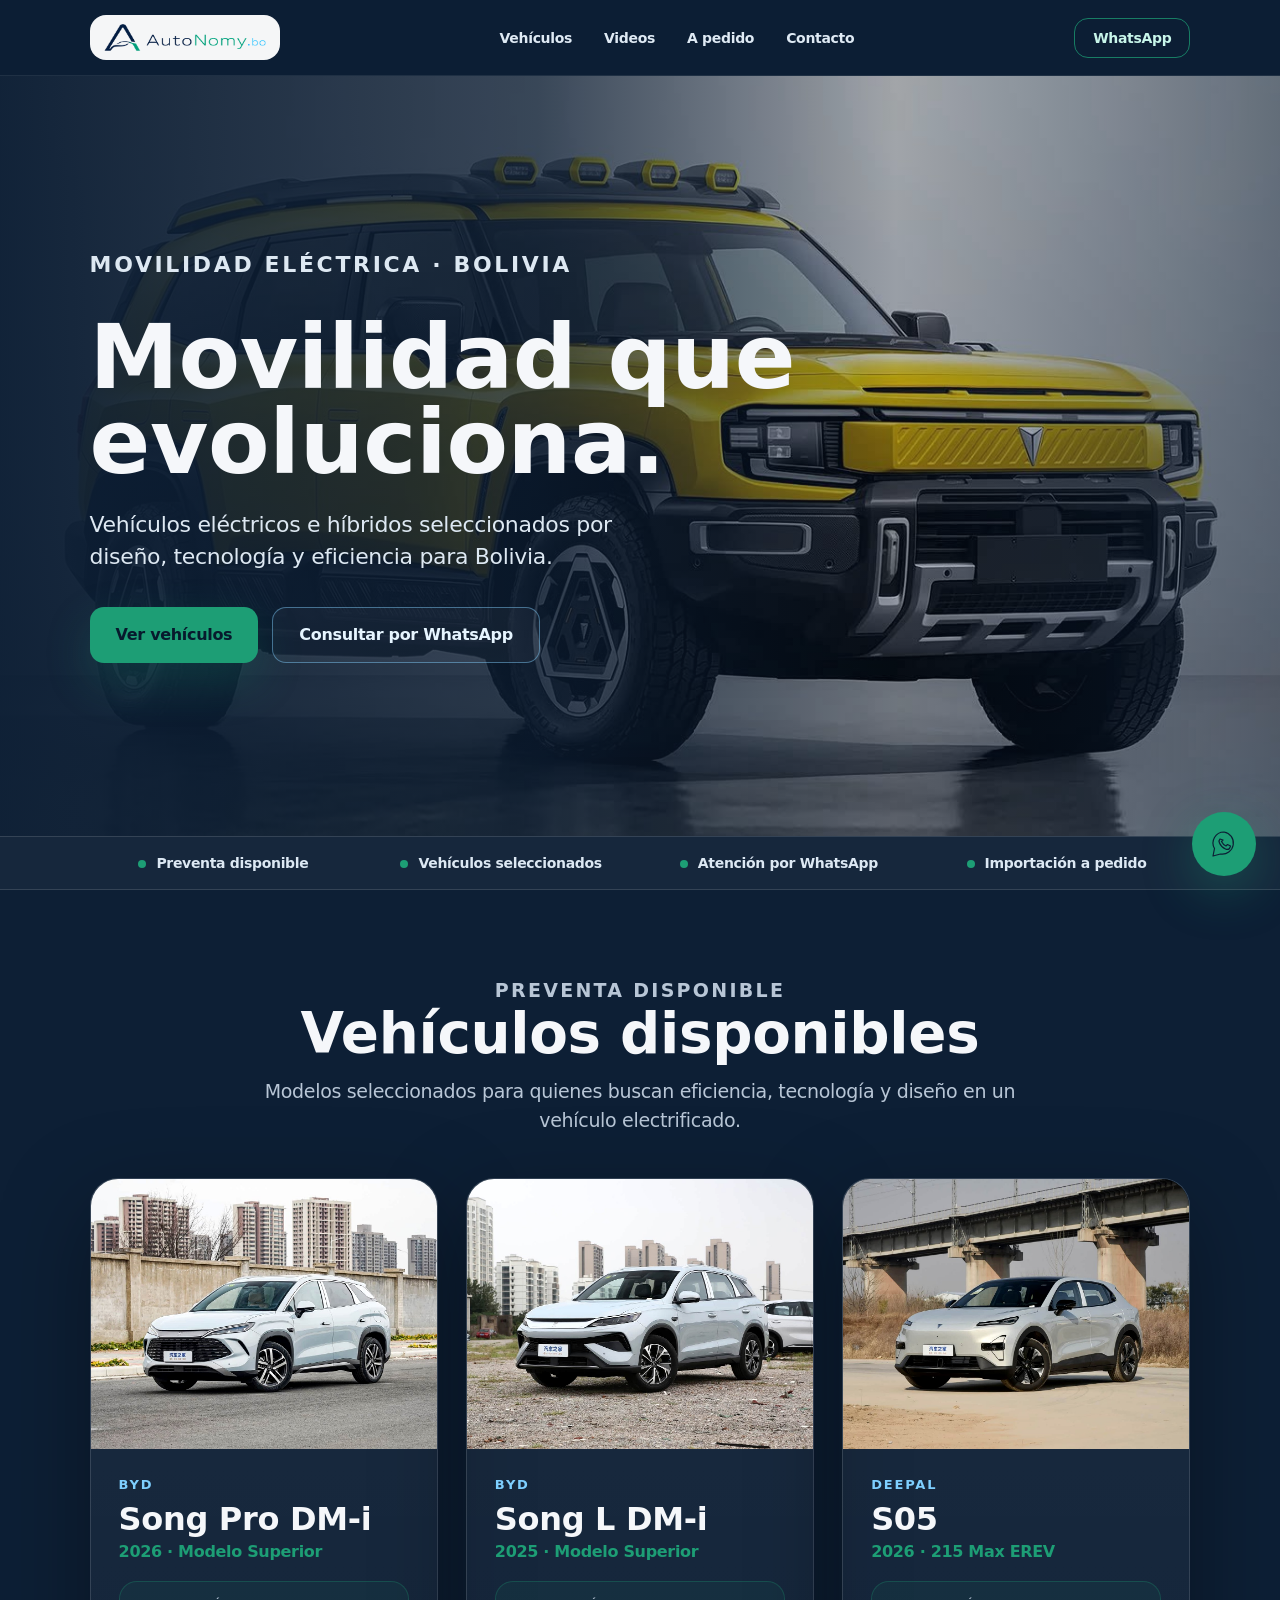
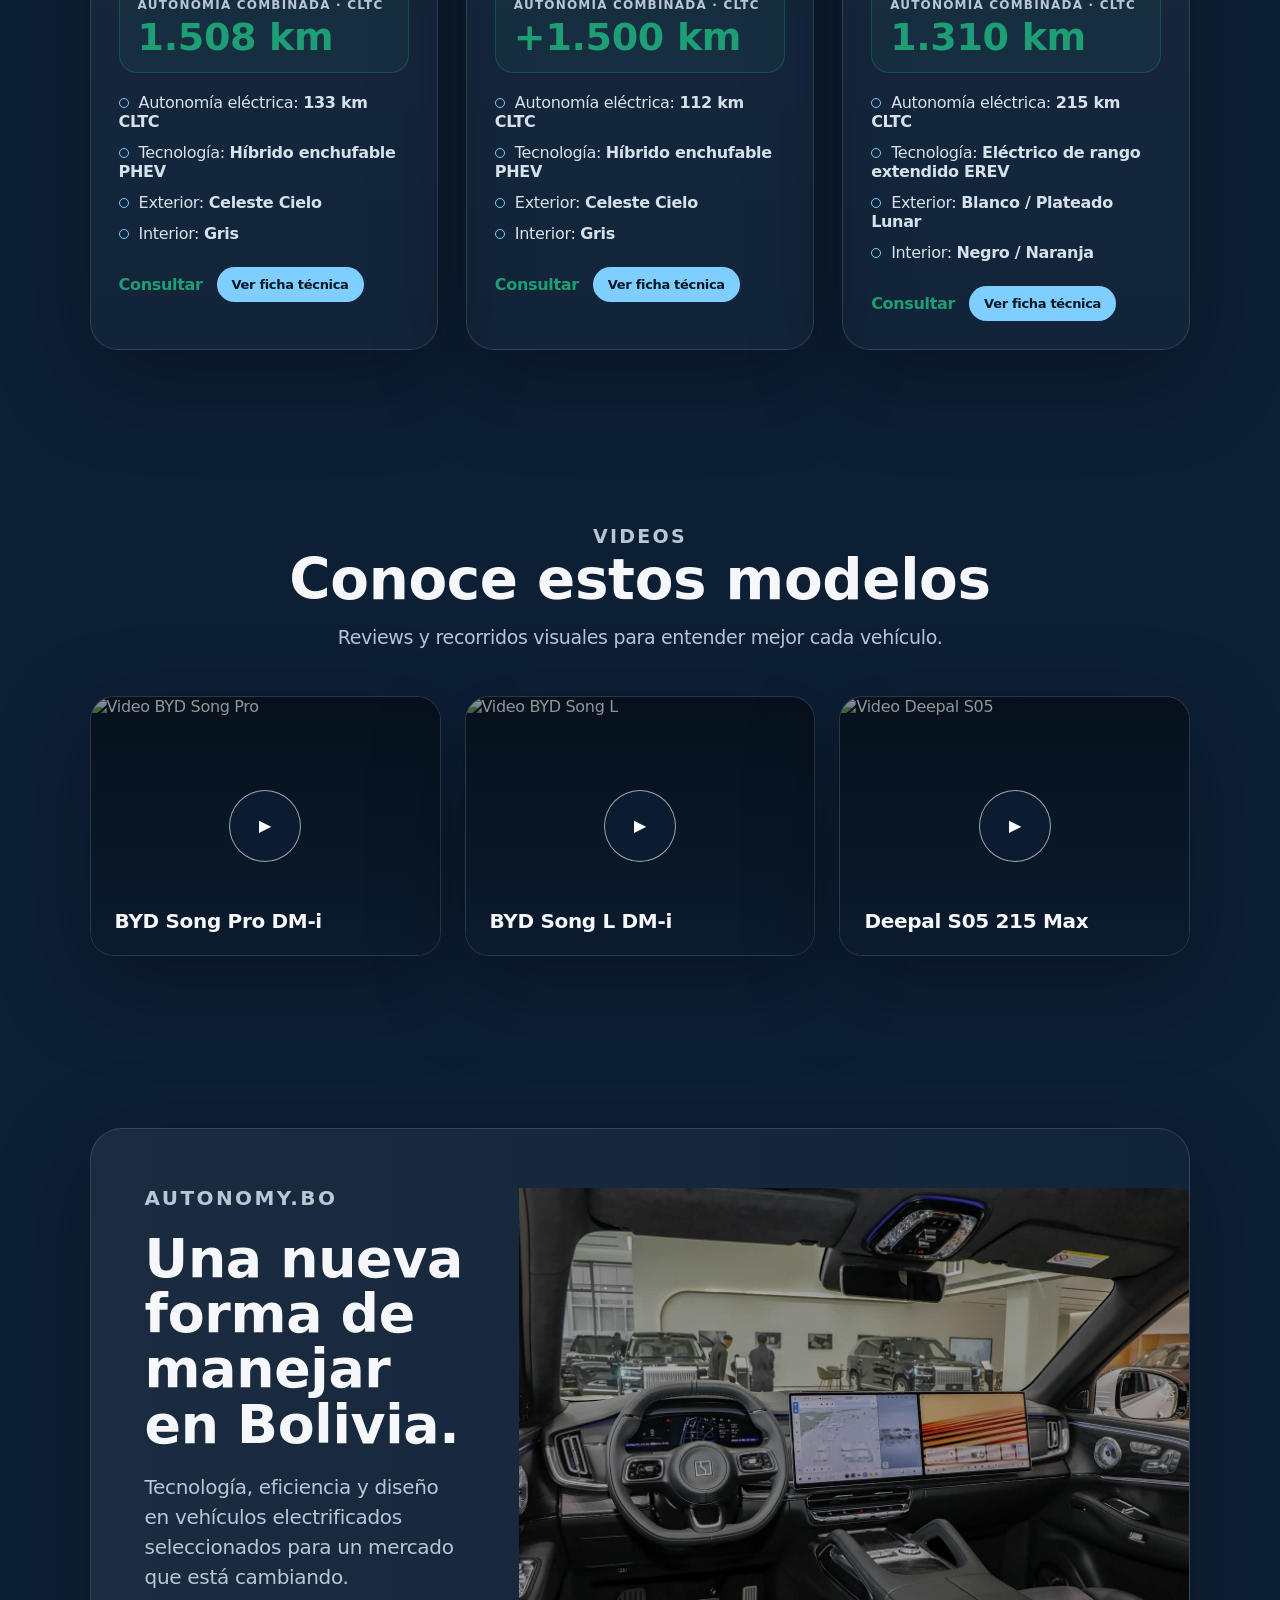
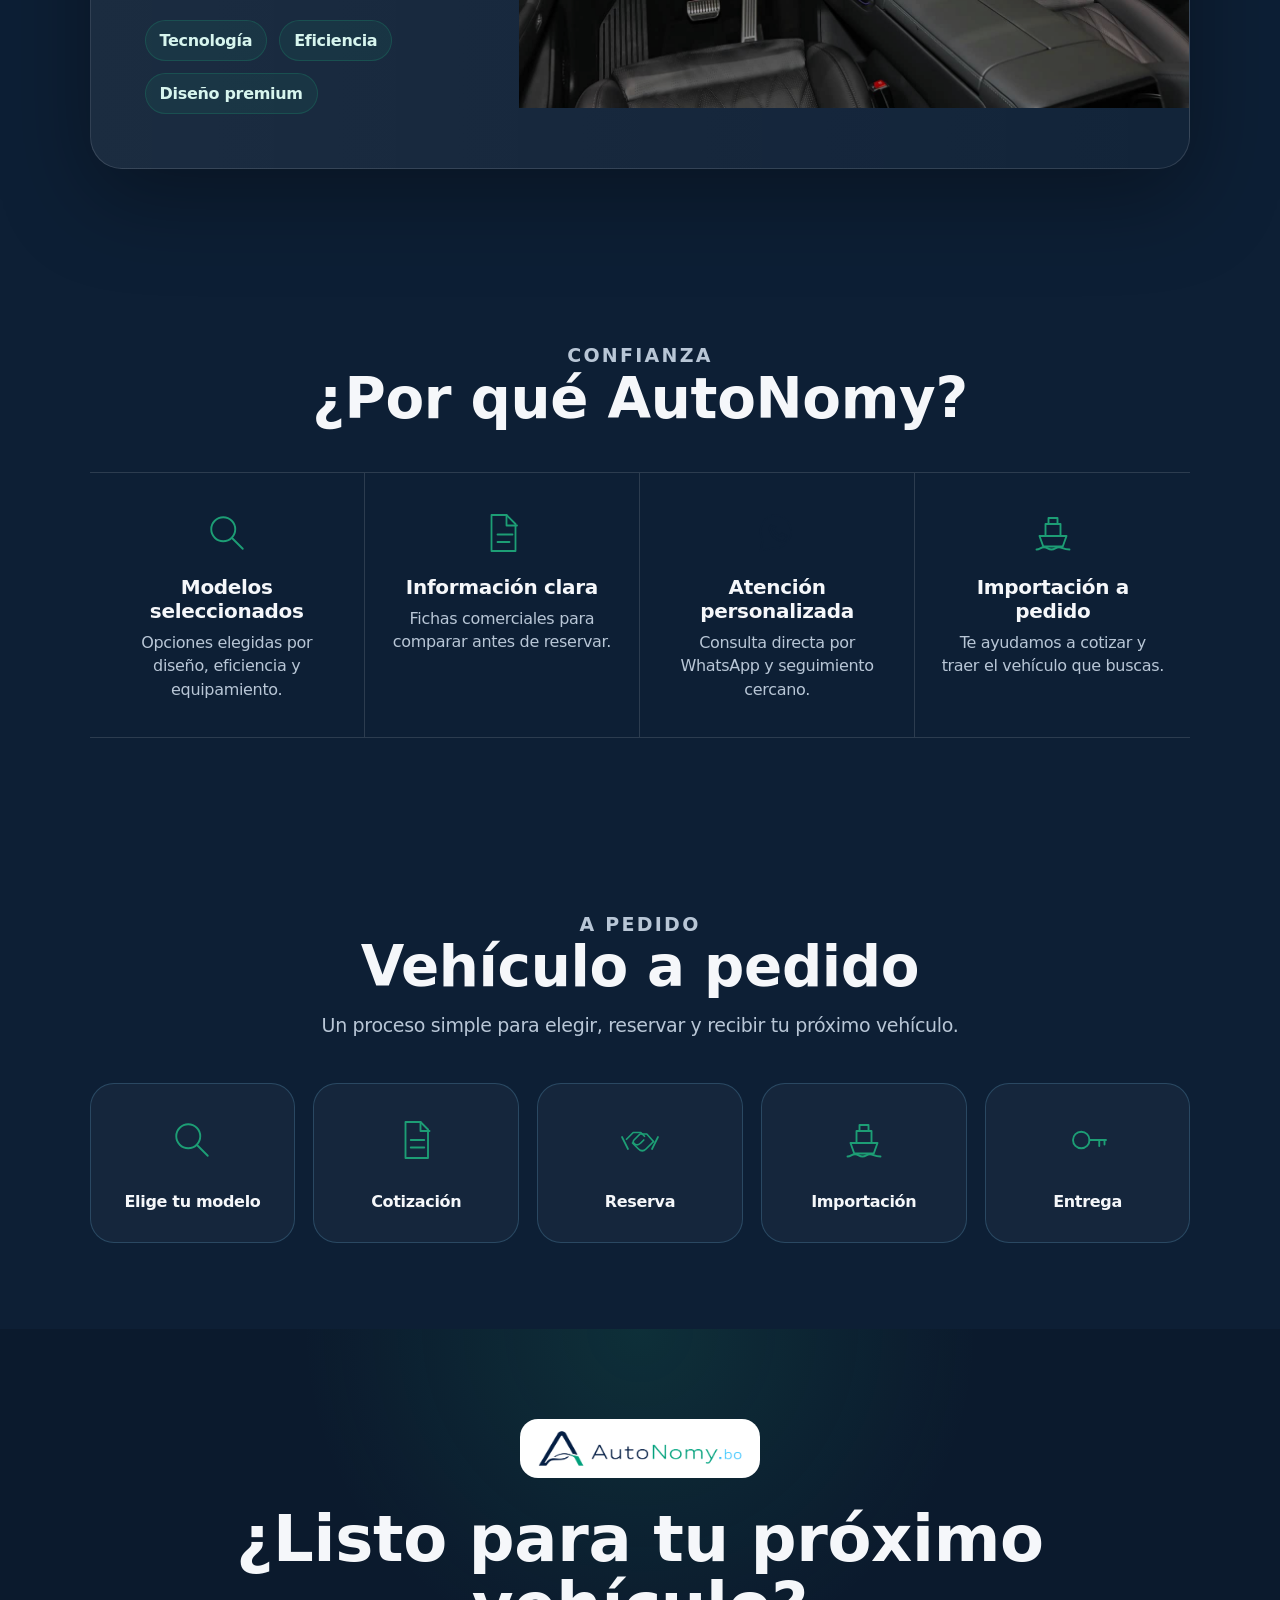
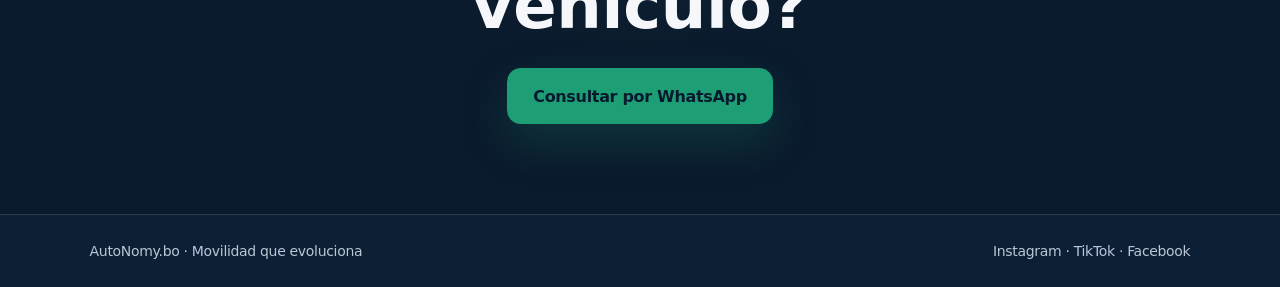
==== index.html @ 24e2088b "Update index.html" ====
<!doctype html>
<html lang="es">
<head>
  <meta charset="UTF-8" />
  <meta name="viewport" content="width=device-width, initial-scale=1.0" />
  <title>AutoNomy.bo | Vehículos eléctricos e híbridos premium</title>
  <meta name="description" content="Vehículos eléctricos e híbridos premium seleccionados para Bolivia. Preventa disponible e importación a pedido." />
  <meta name="theme-color" content="#0D1F35" />
  <link rel="preload" as="image" href="assets/hero.jpg" />
  <link rel="stylesheet" href="styles.css" />
</head>
<body>
  <header class="site-header">
    <a class="logo-wrap" href="#inicio" aria-label="AutoNomy.bo inicio"><img src="assets/autonomy-logo.png" alt="AutoNomy.bo"></a>
    <nav class="nav-links">
      <a href="#vehiculos">Vehículos</a><a href="#videos">Videos</a><a href="#pedido">A pedido</a><a href="#contacto">Contacto</a>
    </nav>
    <a class="header-cta" href="https://wa.me/59179721500" target="_blank" rel="noopener">WhatsApp</a>
  </header>

  <main>
    <section id="inicio" class="hero">
      <div class="hero-media"></div>
      <div class="hero-shade"></div>
      <div class="hero-content">
        <p class="eyebrow">Movilidad eléctrica · Bolivia</p>
        <h1>Movilidad que evoluciona.</h1>
        <p>Vehículos eléctricos e híbridos seleccionados por diseño, tecnología y eficiencia para Bolivia.</p>
        <div class="hero-actions">
          <a class="btn btn-primary" href="#vehiculos">Ver vehículos</a>
          <a class="btn btn-ghost" href="https://wa.me/59179721500" target="_blank" rel="noopener">Consultar por WhatsApp</a>
        </div>
      </div>
    </section>

    <section class="trust-strip">
      <span>Preventa disponible</span><span>Vehículos seleccionados</span><span>Atención por WhatsApp</span><span>Importación a pedido</span>
    </section>

    <section id="vehiculos" class="section vehicles">
      <div class="section-head">
        <p class="section-kicker">Preventa disponible</p>
        <h2>Vehículos disponibles</h2>
        <p>Modelos seleccionados para quienes buscan eficiencia, tecnología y diseño en un vehículo electrificado.</p>
      </div>

      <div class="vehicle-grid">
        <article class="vehicle-card">
          <div class="vehicle-img"><img src="assets/song-pro.jpg" alt="BYD Song Pro DM-i 2026"></div>
          <div class="vehicle-info">
            <p class="brand">BYD</p><h3>Song Pro DM-i</h3><p class="version">2026 · Modelo Superior</p>
            <div class="range-box"><span>Autonomía combinada · CLTC</span><strong>1.508 km</strong></div>
            <ul><li>Autonomía eléctrica: <b>133 km CLTC</b></li><li>Tecnología: <b>Híbrido enchufable PHEV</b></li><li>Exterior: <b>Celeste Cielo</b></li><li>Interior: <b>Gris</b></li></ul>
            <div class="card-actions"><a class="text-link" href="https://wa.me/59179721500?text=Hola%2C%20quiero%20informaci%C3%B3n%20sobre%20la%20BYD%20Song%20Pro%20DM-i%202026." target="_blank">Consultar</a><a class="file-link" href="fichas/BYD-SONG-PRO-DM-i.pdf" target="_blank">Ver ficha técnica</a></div>
          </div>
        </article>

        <article class="vehicle-card">
          <div class="vehicle-img"><img src="assets/song-l.jpg" alt="BYD Song L DM-i 2025"></div>
          <div class="vehicle-info">
            <p class="brand">BYD</p><h3>Song L DM-i</h3><p class="version">2025 · Modelo Superior</p>
            <div class="range-box"><span>Autonomía combinada · CLTC</span><strong>+1.500 km</strong></div>
            <ul><li>Autonomía eléctrica: <b>112 km CLTC</b></li><li>Tecnología: <b>Híbrido enchufable PHEV</b></li><li>Exterior: <b>Celeste Cielo</b></li><li>Interior: <b>Gris</b></li></ul>
            <div class="card-actions"><a class="text-link" href="https://wa.me/59179721500?text=Hola%2C%20quiero%20informaci%C3%B3n%20sobre%20la%20BYD%20Song%20L%20DM-i%202025." target="_blank">Consultar</a><a class="file-link" href="fichas/BYD-SONG-L-DM-i.pdf" target="_blank">Ver ficha técnica</a></div>
          </div>
        </article>

        <article class="vehicle-card">
          <div class="vehicle-img"><img src="assets/deepal-s05.jpg" alt="Deepal S05 2026"></div>
          <div class="vehicle-info">
            <p class="brand">Deepal</p><h3>S05</h3><p class="version">2026 · 215 Max EREV</p>
            <div class="range-box"><span>Autonomía combinada · CLTC</span><strong>1.310 km</strong></div>
            <ul><li>Autonomía eléctrica: <b>215 km CLTC</b></li><li>Tecnología: <b>Eléctrico de rango extendido EREV</b></li><li>Exterior: <b>Blanco / Plateado Lunar</b></li><li>Interior: <b>Negro / Naranja</b></li></ul>
            <div class="card-actions"><a class="text-link" href="https://wa.me/59179721500?text=Hola%2C%20quiero%20informaci%C3%B3n%20sobre%20la%20Deepal%20S05%202026%20215%20Max%20EREV." target="_blank">Consultar</a><a class="file-link" href="fichas/DEEPAL-S05.pdf" target="_blank">Ver ficha técnica</a></div>
          </div>
        </article>
      </div>
    </section>

    <section id="videos" class="section videos">
      <div class="section-head"><p class="section-kicker">Videos</p><h2>Conoce estos modelos</h2><p>Reviews y recorridos visuales para entender mejor cada vehículo.</p></div>
      <div class="video-grid">
        <a class="video-card" href="https://www.youtube.com/watch?v=XfMixwU6nik" target="_blank"><img src="https://img.youtube.com/vi/XfMixwU6nik/maxresdefault.jpg" alt="Video BYD Song Pro"><span class="play">▶</span><b>BYD Song Pro DM-i</b></a>
        <a class="video-card" href="https://www.youtube.com/watch?v=dI71S5gUnrc&t=21s" target="_blank"><img src="https://img.youtube.com/vi/dI71S5gUnrc/maxresdefault.jpg" alt="Video BYD Song L"><span class="play">▶</span><b>BYD Song L DM-i</b></a>
        <a class="video-card" href="https://www.youtube.com/watch?v=rGG19p0m-JQ" target="_blank"><img src="https://img.youtube.com/vi/rGG19p0m-JQ/maxresdefault.jpg" alt="Video Deepal S05"><span class="play">▶</span><b>Deepal S05 215 Max</b></a>
      </div>
    </section>

    <section class="section experience">
      <div class="experience-card">
        <div><p class="section-kicker">AutoNomy.bo</p><h2>Una nueva forma de manejar en Bolivia.</h2><p>Tecnología, eficiencia y diseño en vehículos electrificados seleccionados para un mercado que está cambiando.</p><div class="badges"><span>Tecnología</span><span>Eficiencia</span><span>Diseño premium</span></div></div>
        <img src="assets/experience.jpg" alt="Vehículo electrificado premium">
      </div>
    </section>

    <section class="section why">
      <div class="section-head"><p class="section-kicker">Confianza</p><h2>¿Por qué AutoNomy?</h2></div>
      <div class="why-grid">
        <div class="why-item"><img src="assets/search.svg" alt=""><h3>Modelos seleccionados</h3><p>Opciones elegidas por diseño, eficiencia y equipamiento.</p></div>
        <div class="why-item"><img src="assets/file.svg" alt=""><h3>Información clara</h3><p>Fichas comerciales para comparar antes de reservar.</p></div>
        <div class="why-item"><img src="assets/whatsapp.svg" alt=""><h3>Atención personalizada</h3><p>Consulta directa por WhatsApp y seguimiento cercano.</p></div>
        <div class="why-item"><img src="assets/ship.svg" alt=""><h3>Importación a pedido</h3><p>Te ayudamos a cotizar y traer el vehículo que buscas.</p></div>
      </div>
    </section>

    <section id="pedido" class="section order">
      <div class="section-head"><p class="section-kicker">A pedido</p><h2>Vehículo a pedido</h2><p>Un proceso simple para elegir, reservar y recibir tu próximo vehículo.</p></div>
      <div class="steps">
        <div class="step"><img src="assets/search.svg" alt=""><span>Elige tu modelo</span></div>
        <div class="step"><img src="assets/document.svg" alt=""><span>Cotización</span></div>
        <div class="step"><img src="assets/handshake.svg" alt=""><span>Reserva</span></div>
        <div class="step"><img src="assets/ship.svg" alt=""><span>Importación</span></div>
        <div class="step"><img src="assets/key.svg" alt=""><span>Entrega</span></div>
      </div>
    </section>

    <section id="contacto" class="final-cta">
      <img src="assets/autonomy-logo.png" alt="AutoNomy.bo">
      <h2>¿Listo para tu próximo vehículo?</h2>
      <a class="btn btn-primary" href="https://wa.me/59179721500" target="_blank">Consultar por WhatsApp</a>
    </section>
  </main>

  <footer class="footer"><span>AutoNomy.bo · Movilidad que evoluciona</span><span>Instagram · TikTok · Facebook</span></footer>
  <a class="floating-wa" href="https://wa.me/59179721500" target="_blank" aria-label="Contactar por WhatsApp"><img src="assets/whatsapp.svg" alt=""></a>
</body>
</html>
---- styles.css ----
@font-face{font-family:Inter;src:local(Inter),local(Arial)}:root{--navy:#0D1F35;--green:#1D9E75;--cyan:#7ECFFF;--ice:#F5F7FA;--soft:#E8F8F3;--text:#F5F7FA;--muted:#B8C6D6;--line:rgba(255,255,255,.13);--shadow:0 28px 90px rgba(0,0,0,.34)}*{box-sizing:border-box}html{scroll-behavior:smooth}body{margin:0;background:var(--navy);color:var(--text);font-family:Inter,system-ui,-apple-system,BlinkMacSystemFont,"Segoe UI",sans-serif;letter-spacing:-.02em}a{text-decoration:none;color:inherit}img{display:block;max-width:100%}.site-header{position:sticky;top:0;z-index:50;height:76px;padding:0 7vw;display:flex;align-items:center;justify-content:space-between;background:rgba(13,31,53,.82);backdrop-filter:blur(18px);border-bottom:1px solid rgba(255,255,255,.08)}.logo-wrap{width:190px;background:rgba(255,255,255,.96);border-radius:16px;padding:9px 14px}.nav-links{display:flex;gap:32px;font-size:14px;font-weight:700;color:#dfeaf4}.nav-links a:hover{color:var(--cyan)}.header-cta{border:1px solid rgba(29,158,117,.75);color:#C8F6EA;border-radius:14px;padding:11px 18px;font-weight:800;font-size:14px}.hero{position:relative;min-height:760px;display:flex;align-items:center;padding:90px 7vw;overflow:hidden}.hero-media{position:absolute;inset:0;background:url('assets/hero.jpg') center right/cover no-repeat;transform:scale(1.02);z-index:0}.hero-shade{position:absolute;inset:0;background:linear-gradient(90deg,rgba(13,31,53,.97),rgba(13,31,53,.72) 42%,rgba(13,31,53,.16) 70%,rgba(13,31,53,.55));z-index:1}.hero-content{position:relative;z-index:2;max-width:760px}.eyebrow,.section-kicker{display:inline-flex;color:var(--green);font-size:13px;font-weight:900;text-transform:uppercase;letter-spacing:.12em;margin:0 0 18px}.hero h1{font-size:clamp(54px,7vw,104px);line-height:.95;margin:0 0 24px}.hero p{font-size:22px;line-height:1.45;color:#DDE8F2;max-width:600px;margin:0 0 34px}.hero-actions{display:flex;gap:14px;flex-wrap:wrap}.btn{display:inline-flex;align-items:center;justify-content:center;min-height:56px;border-radius:14px;padding:0 26px;font-weight:900}.btn-primary{background:var(--green);color:#071a2d;box-shadow:0 18px 46px rgba(29,158,117,.22)}.btn-ghost{border:1px solid rgba(126,207,255,.45);color:#e6f5ff;background:rgba(255,255,255,.04)}.trust-strip{display:grid;grid-template-columns:repeat(4,1fr);border-top:1px solid var(--line);border-bottom:1px solid var(--line);background:rgba(255,255,255,.035);padding:18px 7vw;gap:10px}.trust-strip span{color:#dce8f3;text-align:center;font-weight:800;font-size:14px}.trust-strip span:before{content:"";display:inline-block;width:8px;height:8px;border-radius:50%;background:var(--green);margin-right:10px}.section{padding:86px 7vw}.section-head{text-align:center;max-width:780px;margin:0 auto 44px}.section-head h2{font-size:clamp(34px,4.4vw,58px);line-height:1.04;margin:0 0 14px}.section-head p{color:var(--muted);font-size:19px;line-height:1.5;margin:0}.vehicle-grid{display:grid;grid-template-columns:repeat(3,1fr);gap:28px}.vehicle-card{background:linear-gradient(180deg,rgba(255,255,255,.055),rgba(255,255,255,.025));border:1px solid var(--line);border-radius:28px;overflow:hidden;box-shadow:var(--shadow)}.vehicle-img{height:270px;overflow:hidden;background:#061726}.vehicle-img img{width:100%;height:100%;object-fit:cover;filter:saturate(.92) contrast(1.05);transition:.5s ease}.vehicle-card:hover .vehicle-img img{transform:scale(1.04)}.vehicle-info{padding:28px}.brand{color:var(--cyan);font-size:13px;text-transform:uppercase;letter-spacing:.14em;font-weight:900;margin:0 0 8px}.vehicle-info h3{font-size:32px;margin:0}.version{margin:4px 0 20px;color:var(--green);font-weight:850}.range-box{border:1px solid rgba(29,158,117,.28);border-radius:18px;padding:16px 18px;margin:0 0 20px;background:rgba(29,158,117,.08)}.range-box span{display:block;color:var(--muted);font-size:12px;text-transform:uppercase;letter-spacing:.1em;font-weight:900}.range-box strong{display:block;margin-top:6px;font-size:38px;color:var(--green);line-height:1}.vehicle-info ul{list-style:none;margin:0 0 24px;padding:0;display:grid;gap:12px;color:#d6e1ec}.vehicle-info li:before{content:"";display:inline-block;width:8px;height:8px;border:1px solid var(--cyan);border-radius:50%;margin-right:10px}.card-actions{display:flex;gap:14px;flex-wrap:wrap;align-items:center}.text-link{color:var(--green);font-weight:900}.file-link{color:#061726;background:var(--cyan);border-radius:999px;padding:10px 15px;font-size:13px;font-weight:900}.video-grid{display:grid;grid-template-columns:repeat(3,1fr);gap:24px}.video-card{position:relative;height:260px;border-radius:24px;overflow:hidden;border:1px solid var(--line);box-shadow:var(--shadow);background:#071a2d}.video-card img{width:100%;height:100%;object-fit:cover;filter:brightness(.64) saturate(.9)}.video-card b{position:absolute;left:24px;bottom:22px;font-size:20px}.play{position:absolute;left:50%;top:50%;transform:translate(-50%,-50%);width:72px;height:72px;border-radius:50%;display:grid;place-items:center;background:rgba(13,31,53,.76);border:1px solid rgba(255,255,255,.6);color:white}.experience-card{display:grid;grid-template-columns:.78fr 1.22fr;align-items:center;overflow:hidden;border:1px solid var(--line);border-radius:32px;background:linear-gradient(90deg,rgba(255,255,255,.06),rgba(255,255,255,.025));box-shadow:var(--shadow)}.experience-card>div{padding:54px}.experience-card h2{font-size:clamp(34px,4.2vw,58px);line-height:1.03;margin:0 0 16px}.experience-card p{color:var(--muted);font-size:20px;line-height:1.5}.experience-card img{width:100%;height:520px;object-fit:cover;filter:brightness(.75)}.badges{display:flex;gap:12px;flex-wrap:wrap;margin-top:28px}.badges span{padding:10px 14px;border-radius:999px;background:rgba(29,158,117,.1);border:1px solid rgba(29,158,117,.25);font-weight:800;color:#D7F5EE}.why-grid{display:grid;grid-template-columns:repeat(4,1fr);border-top:1px solid var(--line);border-bottom:1px solid var(--line)}.why-item{text-align:center;padding:36px 24px;border-right:1px solid var(--line)}.why-item:last-child{border-right:0}.why-item img,.step img{width:48px;height:48px;margin:0 auto 12px}.why-item h3{font-size:20px;margin:18px 0 8px}.why-item p{color:var(--muted);line-height:1.45;margin:0}.steps{display:grid;grid-template-columns:repeat(5,1fr);gap:18px}.step{min-height:160px;border:1px solid rgba(126,207,255,.2);border-radius:24px;background:rgba(255,255,255,.035);display:grid;place-items:center;text-align:center;padding:24px}.step span{font-weight:900}.final-cta{min-height:380px;display:grid;place-items:center;text-align:center;padding:90px 7vw;background:radial-gradient(circle at 50% 0,rgba(29,158,117,.16),transparent 42%),#0B1A2D}.final-cta img{width:240px;background:white;border-radius:18px;padding:12px 18px;margin-bottom:28px}.final-cta h2{font-size:clamp(38px,5vw,70px);line-height:1.05;margin:0 0 28px}.footer{display:flex;justify-content:space-between;gap:20px;padding:28px 7vw;border-top:1px solid var(--line);color:var(--muted);font-size:14px}.floating-wa{position:fixed;right:24px;bottom:24px;width:64px;height:64px;border-radius:50%;background:var(--green);display:grid;place-items:center;box-shadow:0 14px 50px rgba(29,158,117,.35);z-index:60}.floating-wa img{width:32px;height:32px}@media(max-width:1050px){.site-header{padding:0 5vw}.nav-links{display:none}.hero{padding-left:5vw;padding-right:5vw}.trust-strip{grid-template-columns:1fr 1fr;padding-left:5vw;padding-right:5vw}.section{padding-left:5vw;padding-right:5vw}.vehicle-grid,.video-grid{grid-template-columns:1fr}.experience-card{grid-template-columns:1fr}.experience-card img{height:360px}.why-grid{grid-template-columns:1fr 1fr}.why-item:nth-child(2){border-right:0}.steps{grid-template-columns:1fr}}@media(max-width:640px){.site-header{height:68px}.logo-wrap{width:165px;padding:8px 12px}.header-cta{padding:9px 12px;font-size:12px}.hero{min-height:630px;padding-top:76px}.hero-media{background-position:center}.hero-shade{background:linear-gradient(90deg,rgba(13,31,53,.95),rgba(13,31,53,.58)),linear-gradient(180deg,rgba(13,31,53,.2),rgba(13,31,53,.94))}.hero h1{font-size:52px}.hero p{font-size:18px}.btn{width:100%}.trust-strip{grid-template-columns:1fr;text-align:left}.trust-strip span{text-align:left}.vehicle-img{height:235px}.vehicle-info{padding:24px}.range-box strong{font-size:34px}.video-card{height:220px}.why-grid{grid-template-columns:1fr}.why-item{border-right:0;border-bottom:1px solid var(--line)}.footer{flex-direction:column}.floating-wa{width:58px;height:58px;right:18px;bottom:18px}}
.video-card img{
  background:#071a2d;
}
.video-card:after{
  content:"";
  position:absolute;
  inset:0;
  background:linear-gradient(180deg,rgba(13,31,53,.05),rgba(13,31,53,.72));
  pointer-events:none;
}
.video-card .play,.video-card b{
  z-index:2;
}
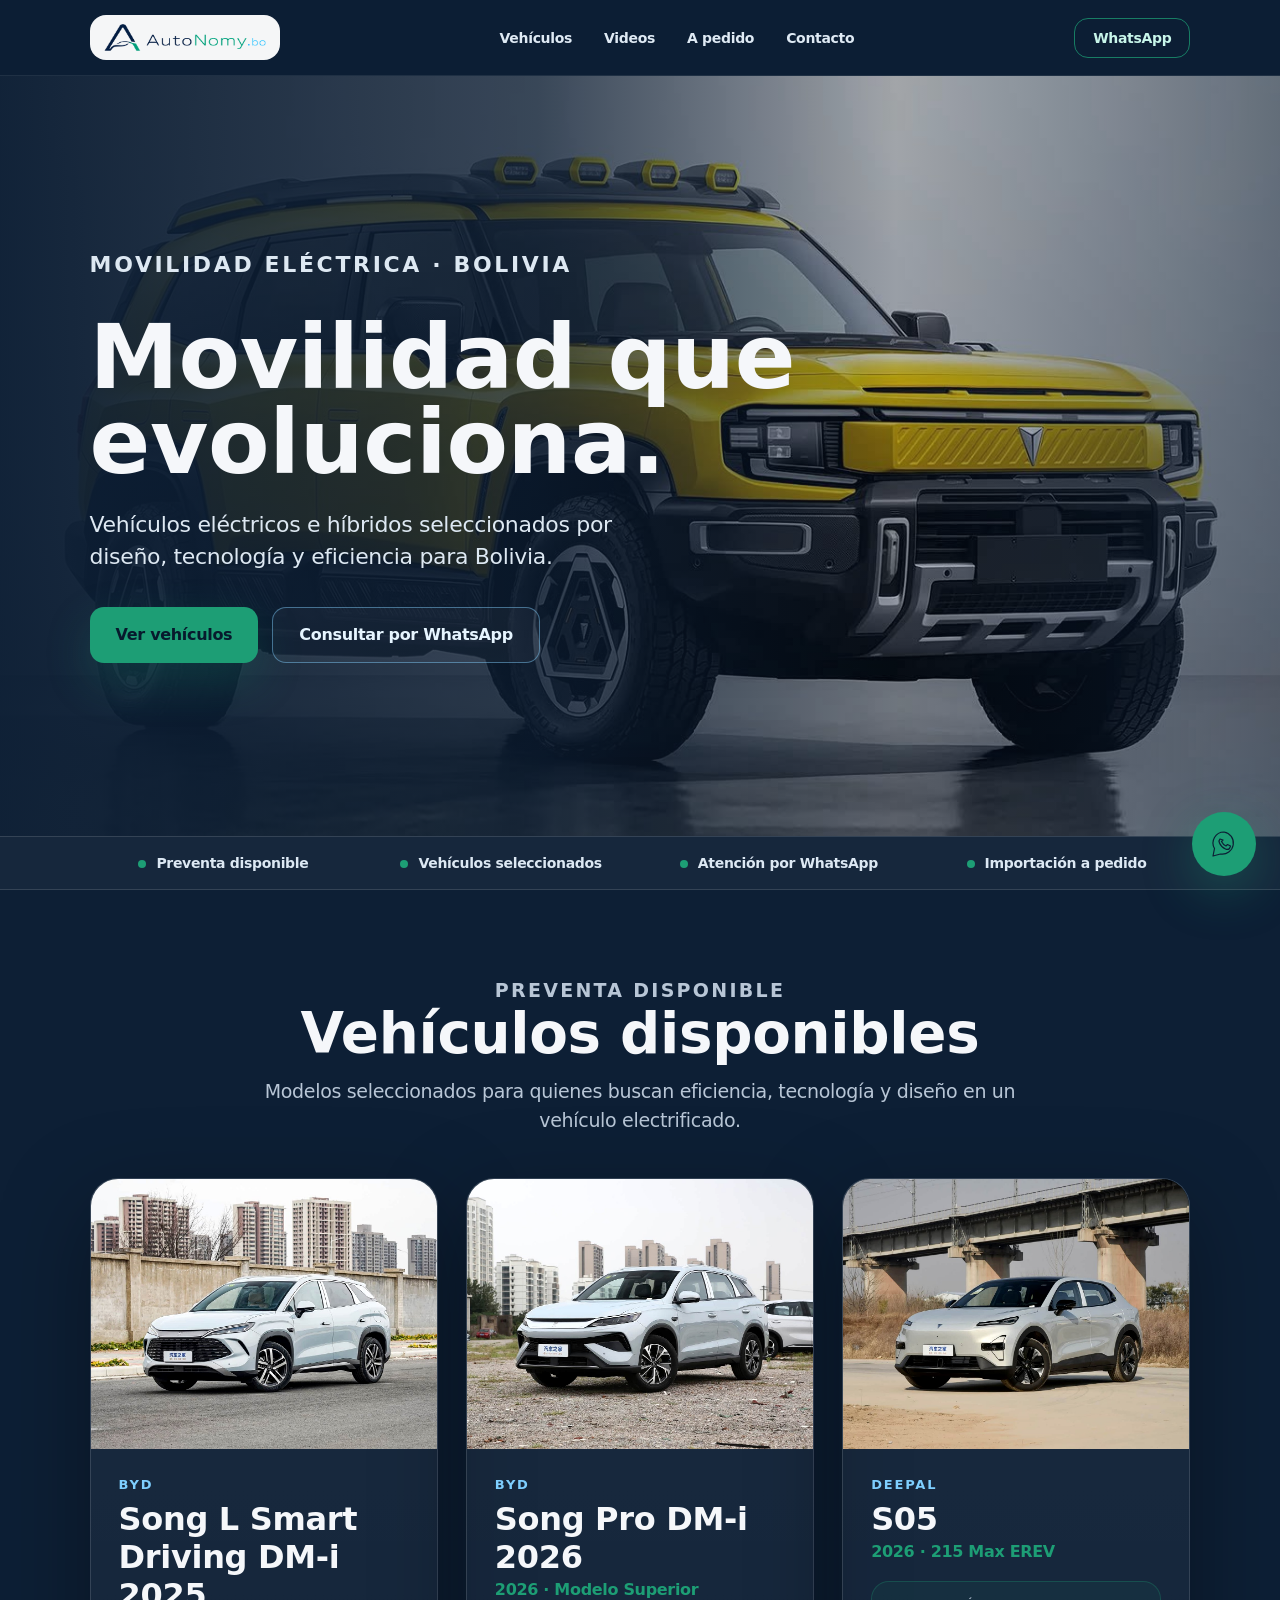
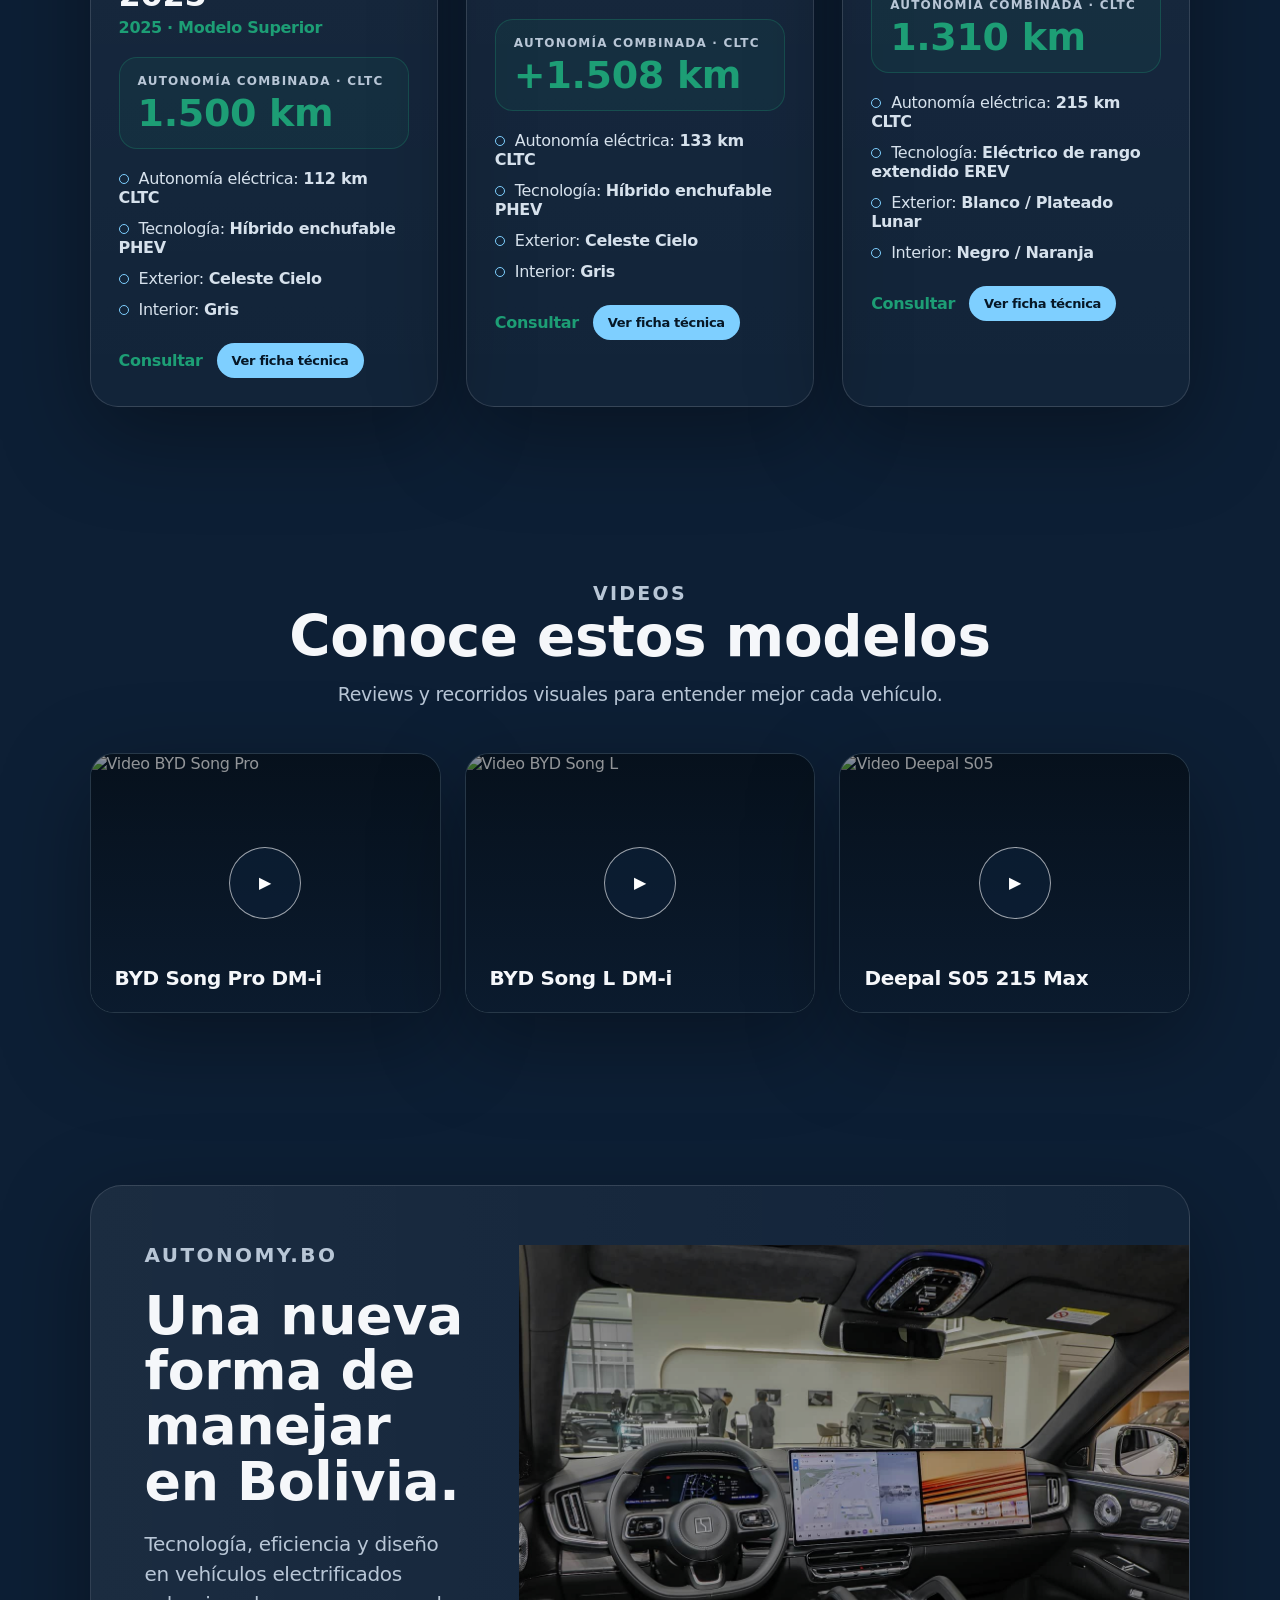
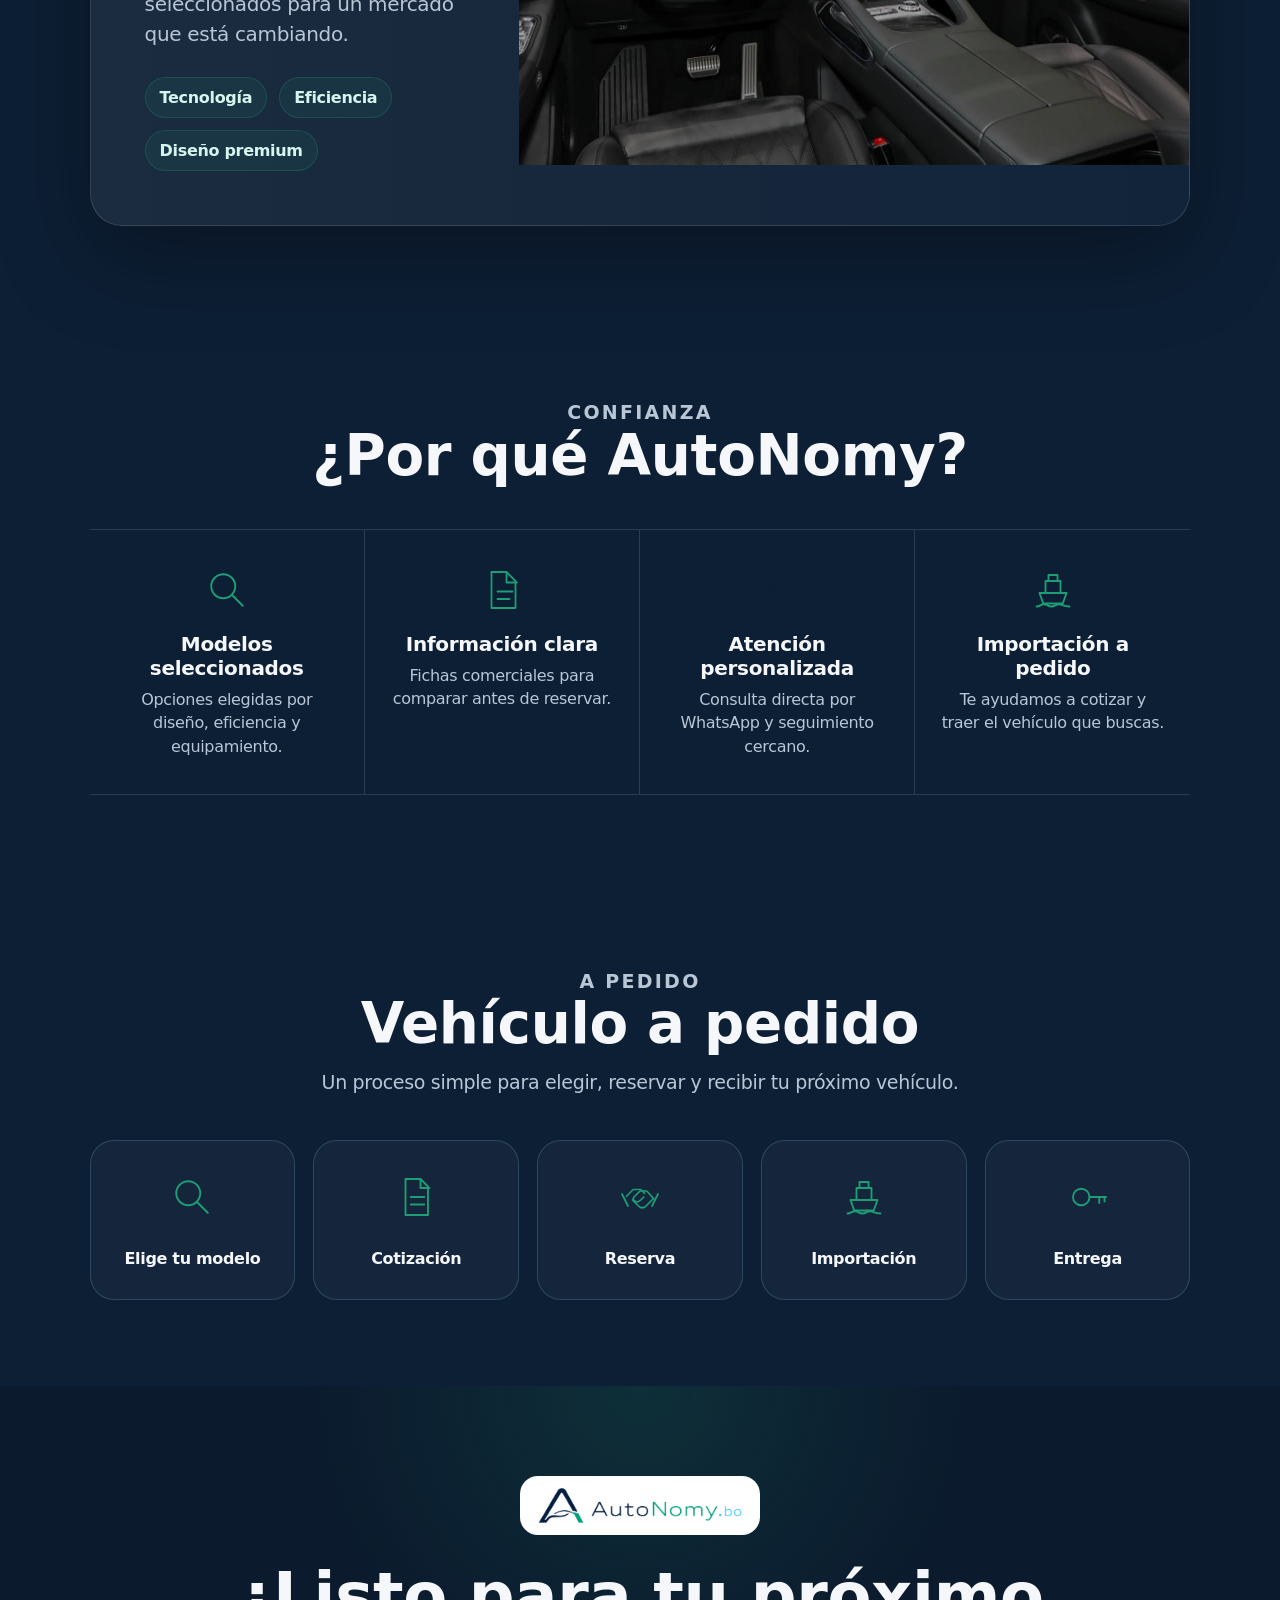
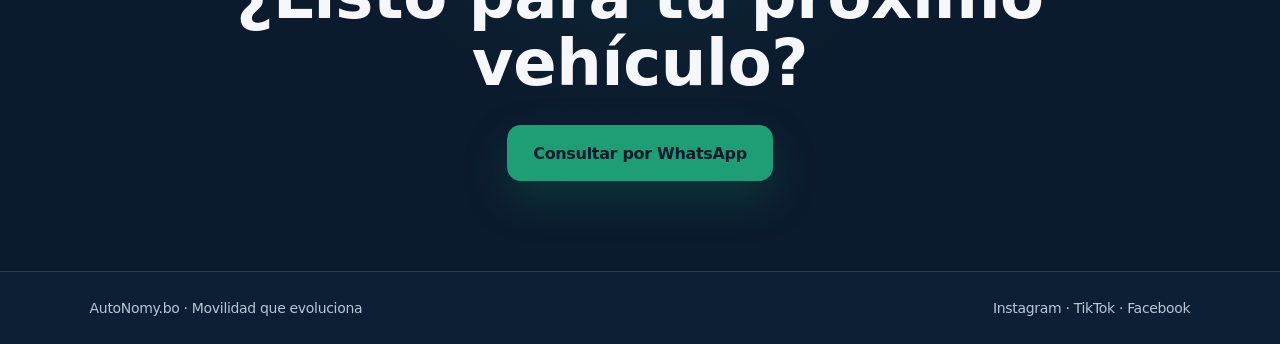
==== commit 0f04d699: "Update index.html" ====
--- a/index.html
+++ b/index.html
@@ -15,7 +15,7 @@
     <nav class="nav-links">
       <a href="#vehiculos">Vehículos</a><a href="#videos">Videos</a><a href="#pedido">A pedido</a><a href="#contacto">Contacto</a>
     </nav>
-    <a class="header-cta" href="https://wa.me/59179721500" target="_blank" rel="noopener">WhatsApp</a>
+    <a class="header-cta" href="https://wa.me/59163560315" target="_blank" rel="noopener">WhatsApp</a>
   </header>
 
   <main>
@@ -28,7 +28,7 @@
         <p>Vehículos eléctricos e híbridos seleccionados por diseño, tecnología y eficiencia para Bolivia.</p>
         <div class="hero-actions">
           <a class="btn btn-primary" href="#vehiculos">Ver vehículos</a>
-          <a class="btn btn-ghost" href="https://wa.me/59179721500" target="_blank" rel="noopener">Consultar por WhatsApp</a>
+          <a class="btn btn-ghost" href="https://wa.me/59163560315" target="_blank" rel="noopener">Consultar por WhatsApp</a>
         </div>
       </div>
     </section>
@@ -46,22 +46,22 @@
 
       <div class="vehicle-grid">
         <article class="vehicle-card">
-          <div class="vehicle-img"><img src="assets/song-pro.jpg" alt="BYD Song Pro DM-i 2026"></div>
+          <div class="vehicle-img"><img src="assets/song-pro.jpg" alt="BYD Song L Smart Driving DM-i 2025"></div>
           <div class="vehicle-info">
-            <p class="brand">BYD</p><h3>Song Pro DM-i</h3><p class="version">2026 · Modelo Superior</p>
-            <div class="range-box"><span>Autonomía combinada · CLTC</span><strong>1.508 km</strong></div>
-            <ul><li>Autonomía eléctrica: <b>133 km CLTC</b></li><li>Tecnología: <b>Híbrido enchufable PHEV</b></li><li>Exterior: <b>Celeste Cielo</b></li><li>Interior: <b>Gris</b></li></ul>
-            <div class="card-actions"><a class="text-link" href="https://wa.me/59179721500?text=Hola%2C%20quiero%20informaci%C3%B3n%20sobre%20la%20BYD%20Song%20Pro%20DM-i%202026." target="_blank">Consultar</a><a class="file-link" href="fichas/BYD-SONG-PRO-DM-i.pdf" target="_blank">Ver ficha técnica</a></div>
+            <p class="brand">BYD</p><h3>Song L Smart Driving DM-i 2025</h3><p class="version">2025 · Modelo Superior</p>
+            <div class="range-box"><span>Autonomía combinada · CLTC</span><strong>1.500 km</strong></div>
+            <ul><li>Autonomía eléctrica: <b>112 km CLTC</b></li><li>Tecnología: <b>Híbrido enchufable PHEV</b></li><li>Exterior: <b>Celeste Cielo</b></li><li>Interior: <b>Gris</b></li></ul>
+            <div class="card-actions"><a class="text-link" href="https://wa.me/59163560315?text=Hola%2C%20quiero%20informaci%C3%B3n%20sobre%20la%20BYD%20Song%20Pro%20DM-i%202026." target="_blank">Consultar</a><a class="file-link" href="fichas/BYD-SONG-PRO-DM-i.pdf" target="_blank">Ver ficha técnica</a></div>
           </div>
         </article>
 
         <article class="vehicle-card">
-          <div class="vehicle-img"><img src="assets/song-l.jpg" alt="BYD Song L DM-i 2025"></div>
+          <div class="vehicle-img"><img src="assets/song-l.jpg" alt="BYD Song Pro DM-i 2026"></div>
           <div class="vehicle-info">
-            <p class="brand">BYD</p><h3>Song L DM-i</h3><p class="version">2025 · Modelo Superior</p>
-            <div class="range-box"><span>Autonomía combinada · CLTC</span><strong>+1.500 km</strong></div>
-            <ul><li>Autonomía eléctrica: <b>112 km CLTC</b></li><li>Tecnología: <b>Híbrido enchufable PHEV</b></li><li>Exterior: <b>Celeste Cielo</b></li><li>Interior: <b>Gris</b></li></ul>
-            <div class="card-actions"><a class="text-link" href="https://wa.me/59179721500?text=Hola%2C%20quiero%20informaci%C3%B3n%20sobre%20la%20BYD%20Song%20L%20DM-i%202025." target="_blank">Consultar</a><a class="file-link" href="fichas/BYD-SONG-L-DM-i.pdf" target="_blank">Ver ficha técnica</a></div>
+            <p class="brand">BYD</p><h3>Song Pro DM-i 2026</h3><p class="version">2026 · Modelo Superior</p>
+            <div class="range-box"><span>Autonomía combinada · CLTC</span><strong>+1.508 km</strong></div>
+            <ul><li>Autonomía eléctrica: <b>133 km CLTC</b></li><li>Tecnología: <b>Híbrido enchufable PHEV</b></li><li>Exterior: <b>Celeste Cielo</b></li><li>Interior: <b>Gris</b></li></ul>
+            <div class="card-actions"><a class="text-link" href="https://wa.me/59163560315?text=Hola%2C%20quiero%20informaci%C3%B3n%20sobre%20la%20BYD%20Song%20L%20DM-i%202025." target="_blank">Consultar</a><a class="file-link" href="fichas/BYD-SONG-L-DM-i.pdf" target="_blank">Ver ficha técnica</a></div>
           </div>
         </article>
 
@@ -71,7 +71,7 @@
             <p class="brand">Deepal</p><h3>S05</h3><p class="version">2026 · 215 Max EREV</p>
             <div class="range-box"><span>Autonomía combinada · CLTC</span><strong>1.310 km</strong></div>
             <ul><li>Autonomía eléctrica: <b>215 km CLTC</b></li><li>Tecnología: <b>Eléctrico de rango extendido EREV</b></li><li>Exterior: <b>Blanco / Plateado Lunar</b></li><li>Interior: <b>Negro / Naranja</b></li></ul>
-            <div class="card-actions"><a class="text-link" href="https://wa.me/59179721500?text=Hola%2C%20quiero%20informaci%C3%B3n%20sobre%20la%20Deepal%20S05%202026%20215%20Max%20EREV." target="_blank">Consultar</a><a class="file-link" href="fichas/DEEPAL-S05.pdf" target="_blank">Ver ficha técnica</a></div>
+            <div class="card-actions"><a class="text-link" href="https://wa.me/59163560315?text=Hola%2C%20quiero%20informaci%C3%B3n%20sobre%20la%20Deepal%20S05%202026%20215%20Max%20EREV." target="_blank">Consultar</a><a class="file-link" href="fichas/DEEPAL-S05.pdf" target="_blank">Ver ficha técnica</a></div>
           </div>
         </article>
       </div>
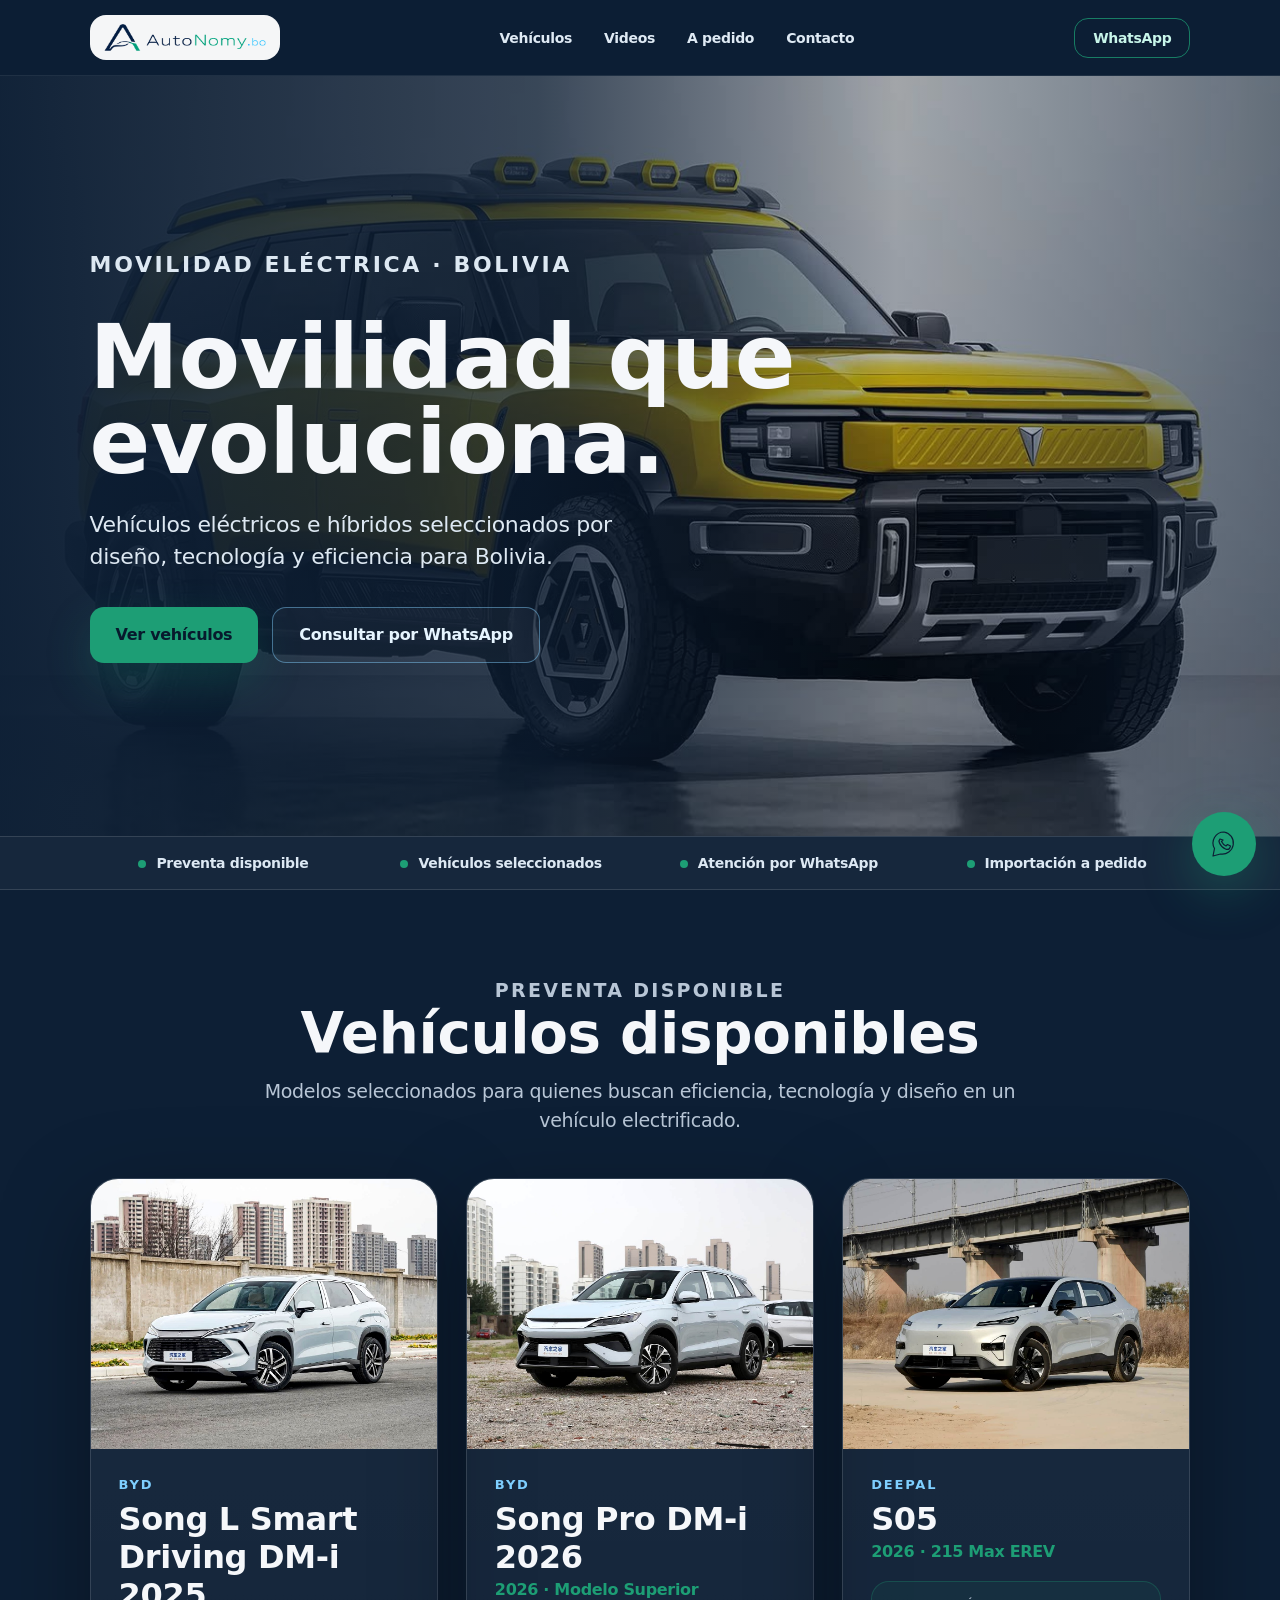
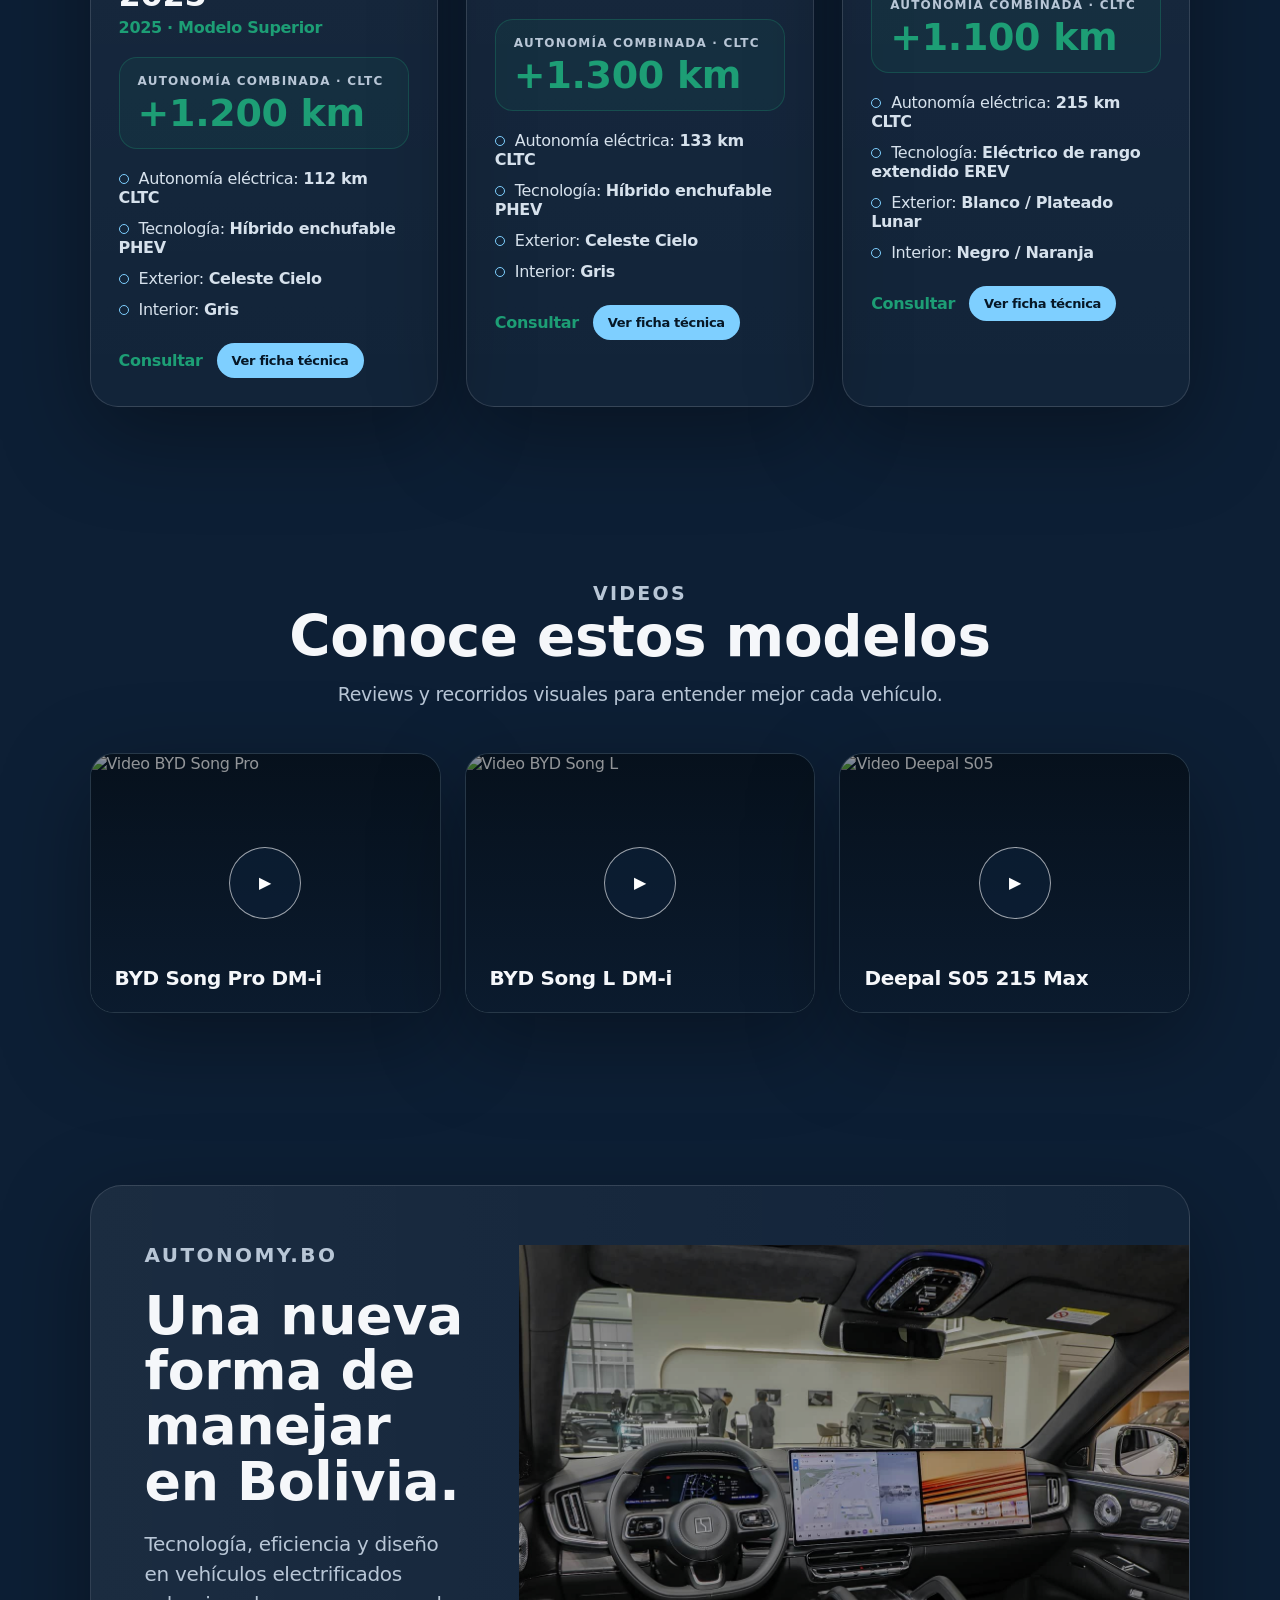
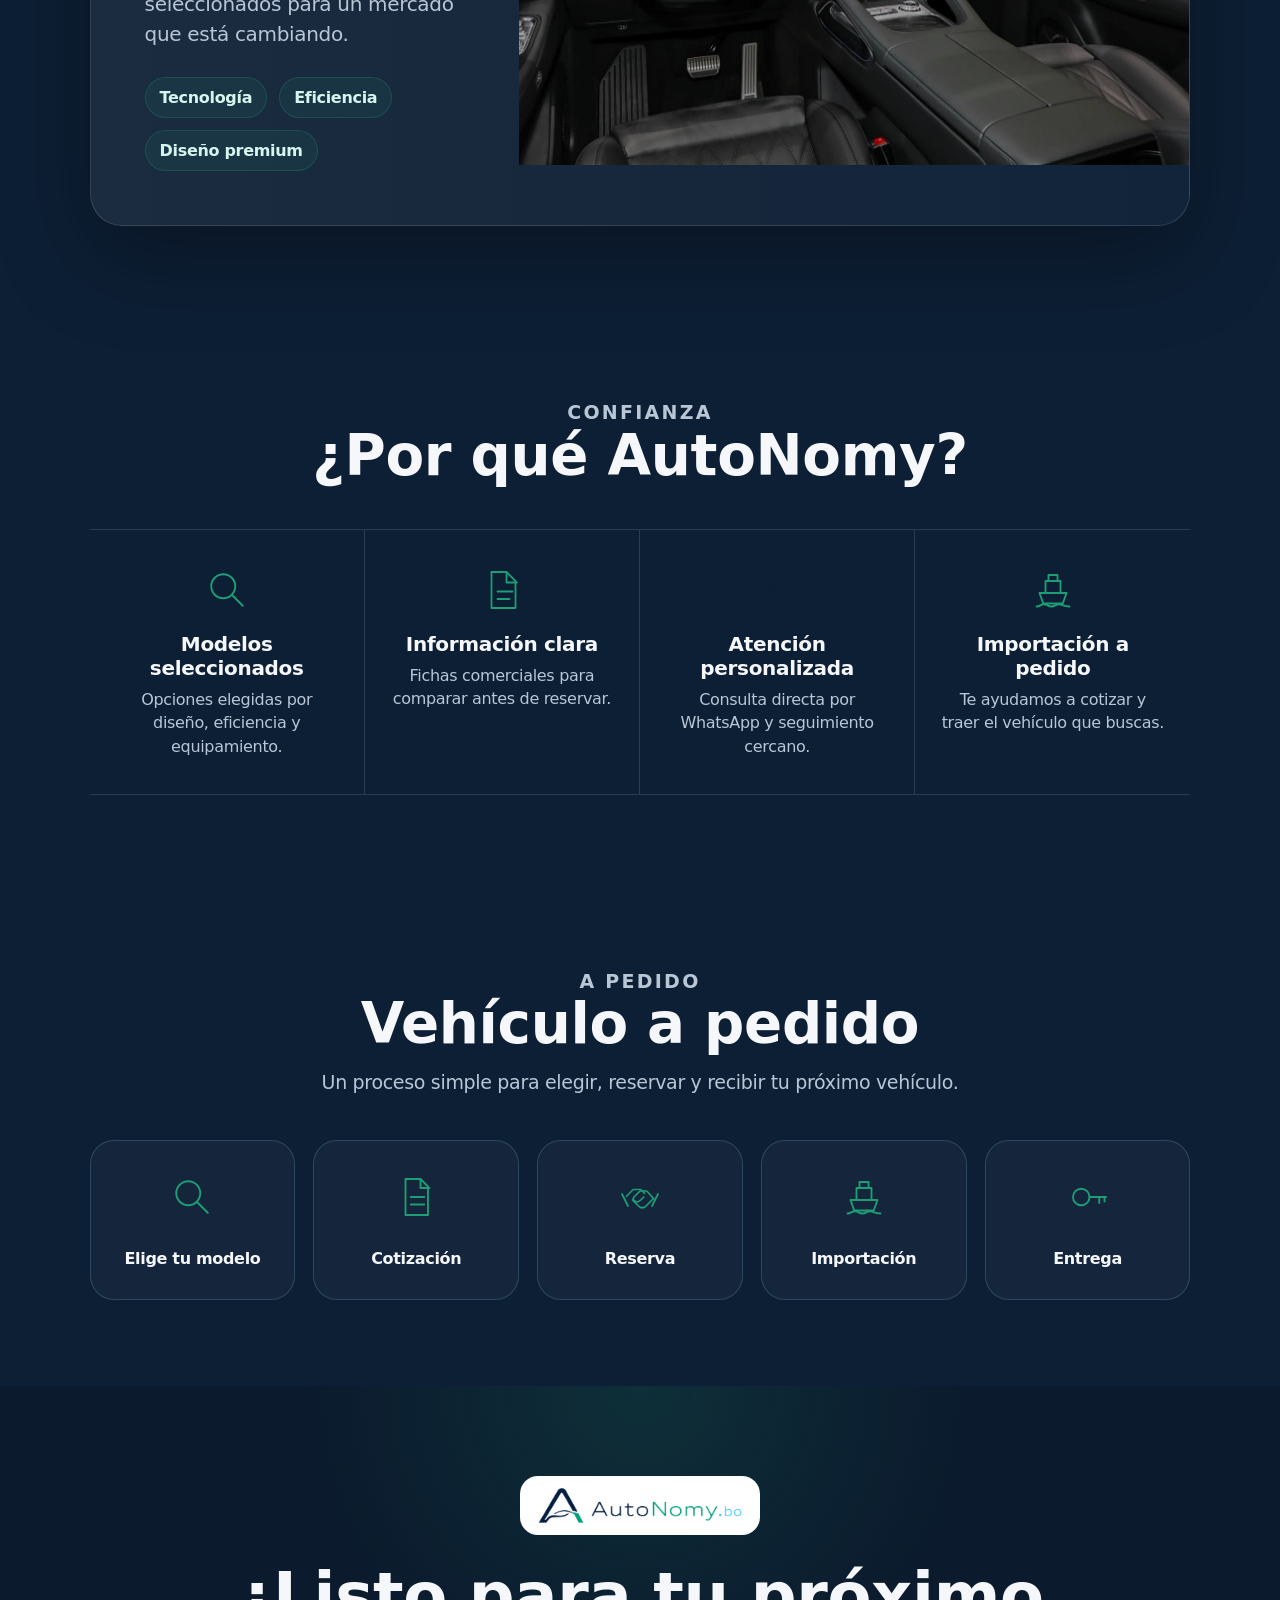
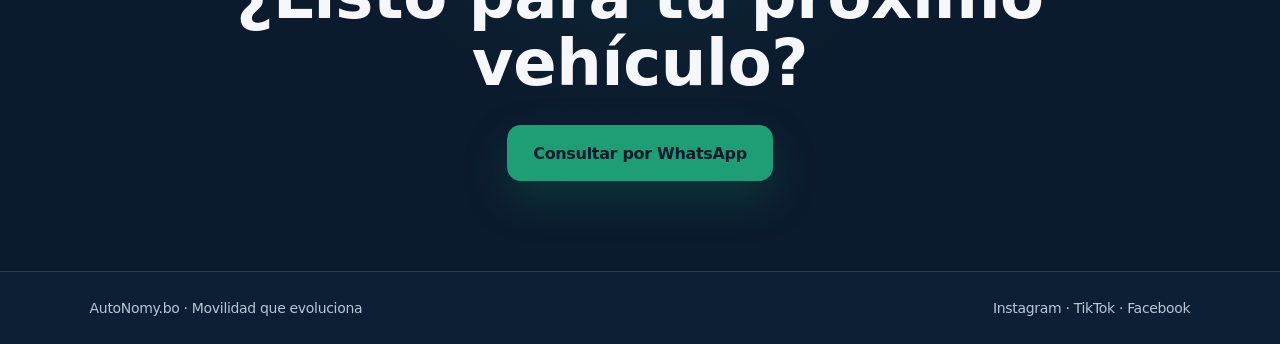
==== commit 65d052f4: "Update index.html" ====
--- a/index.html
+++ b/index.html
@@ -49,9 +49,9 @@
           <div class="vehicle-img"><img src="assets/song-pro.jpg" alt="BYD Song L Smart Driving DM-i 2025"></div>
           <div class="vehicle-info">
             <p class="brand">BYD</p><h3>Song L Smart Driving DM-i 2025</h3><p class="version">2025 · Modelo Superior</p>
-            <div class="range-box"><span>Autonomía combinada · CLTC</span><strong>1.500 km</strong></div>
+            <div class="range-box"><span>Autonomía combinada · CLTC</span><strong>+1.200 km</strong></div>
             <ul><li>Autonomía eléctrica: <b>112 km CLTC</b></li><li>Tecnología: <b>Híbrido enchufable PHEV</b></li><li>Exterior: <b>Celeste Cielo</b></li><li>Interior: <b>Gris</b></li></ul>
-            <div class="card-actions"><a class="text-link" href="https://wa.me/59163560315?text=Hola%2C%20quiero%20informaci%C3%B3n%20sobre%20la%20BYD%20Song%20Pro%20DM-i%202026." target="_blank">Consultar</a><a class="file-link" href="fichas/BYD-SONG-PRO-DM-i.pdf" target="_blank">Ver ficha técnica</a></div>
+            <div class="card-actions"><a class="text-link" href="https://wa.me/59163560315?text=Hola%2C%20quiero%20informaci%C3%B3n%20sobre%20la%20BYD%20Song%20Pro%20DM-i%202026." target="_blank">Consultar</a><a class="file-link" href="fichas/BYD-SONG-L-DM-i.pdf" target="_blank">Ver ficha técnica</a></div>
           </div>
         </article>
 
@@ -59,9 +59,9 @@
           <div class="vehicle-img"><img src="assets/song-l.jpg" alt="BYD Song Pro DM-i 2026"></div>
           <div class="vehicle-info">
             <p class="brand">BYD</p><h3>Song Pro DM-i 2026</h3><p class="version">2026 · Modelo Superior</p>
-            <div class="range-box"><span>Autonomía combinada · CLTC</span><strong>+1.508 km</strong></div>
+            <div class="range-box"><span>Autonomía combinada · CLTC</span><strong>+1.300 km</strong></div>
             <ul><li>Autonomía eléctrica: <b>133 km CLTC</b></li><li>Tecnología: <b>Híbrido enchufable PHEV</b></li><li>Exterior: <b>Celeste Cielo</b></li><li>Interior: <b>Gris</b></li></ul>
-            <div class="card-actions"><a class="text-link" href="https://wa.me/59163560315?text=Hola%2C%20quiero%20informaci%C3%B3n%20sobre%20la%20BYD%20Song%20L%20DM-i%202025." target="_blank">Consultar</a><a class="file-link" href="fichas/BYD-SONG-L-DM-i.pdf" target="_blank">Ver ficha técnica</a></div>
+            <div class="card-actions"><a class="text-link" href="https://wa.me/59163560315?text=Hola%2C%20quiero%20informaci%C3%B3n%20sobre%20la%20BYD%20Song%20L%20DM-i%202025." target="_blank">Consultar</a><a class="file-link" href="fichas/BYD-SONG-PRO-DM-i.pdf" target="_blank">Ver ficha técnica</a></div>
           </div>
         </article>
 
@@ -69,7 +69,7 @@
           <div class="vehicle-img"><img src="assets/deepal-s05.jpg" alt="Deepal S05 2026"></div>
           <div class="vehicle-info">
             <p class="brand">Deepal</p><h3>S05</h3><p class="version">2026 · 215 Max EREV</p>
-            <div class="range-box"><span>Autonomía combinada · CLTC</span><strong>1.310 km</strong></div>
+            <div class="range-box"><span>Autonomía combinada · CLTC</span><strong>+1.100 km</strong></div>
             <ul><li>Autonomía eléctrica: <b>215 km CLTC</b></li><li>Tecnología: <b>Eléctrico de rango extendido EREV</b></li><li>Exterior: <b>Blanco / Plateado Lunar</b></li><li>Interior: <b>Negro / Naranja</b></li></ul>
             <div class="card-actions"><a class="text-link" href="https://wa.me/59163560315?text=Hola%2C%20quiero%20informaci%C3%B3n%20sobre%20la%20Deepal%20S05%202026%20215%20Max%20EREV." target="_blank">Consultar</a><a class="file-link" href="fichas/DEEPAL-S05.pdf" target="_blank">Ver ficha técnica</a></div>
           </div>
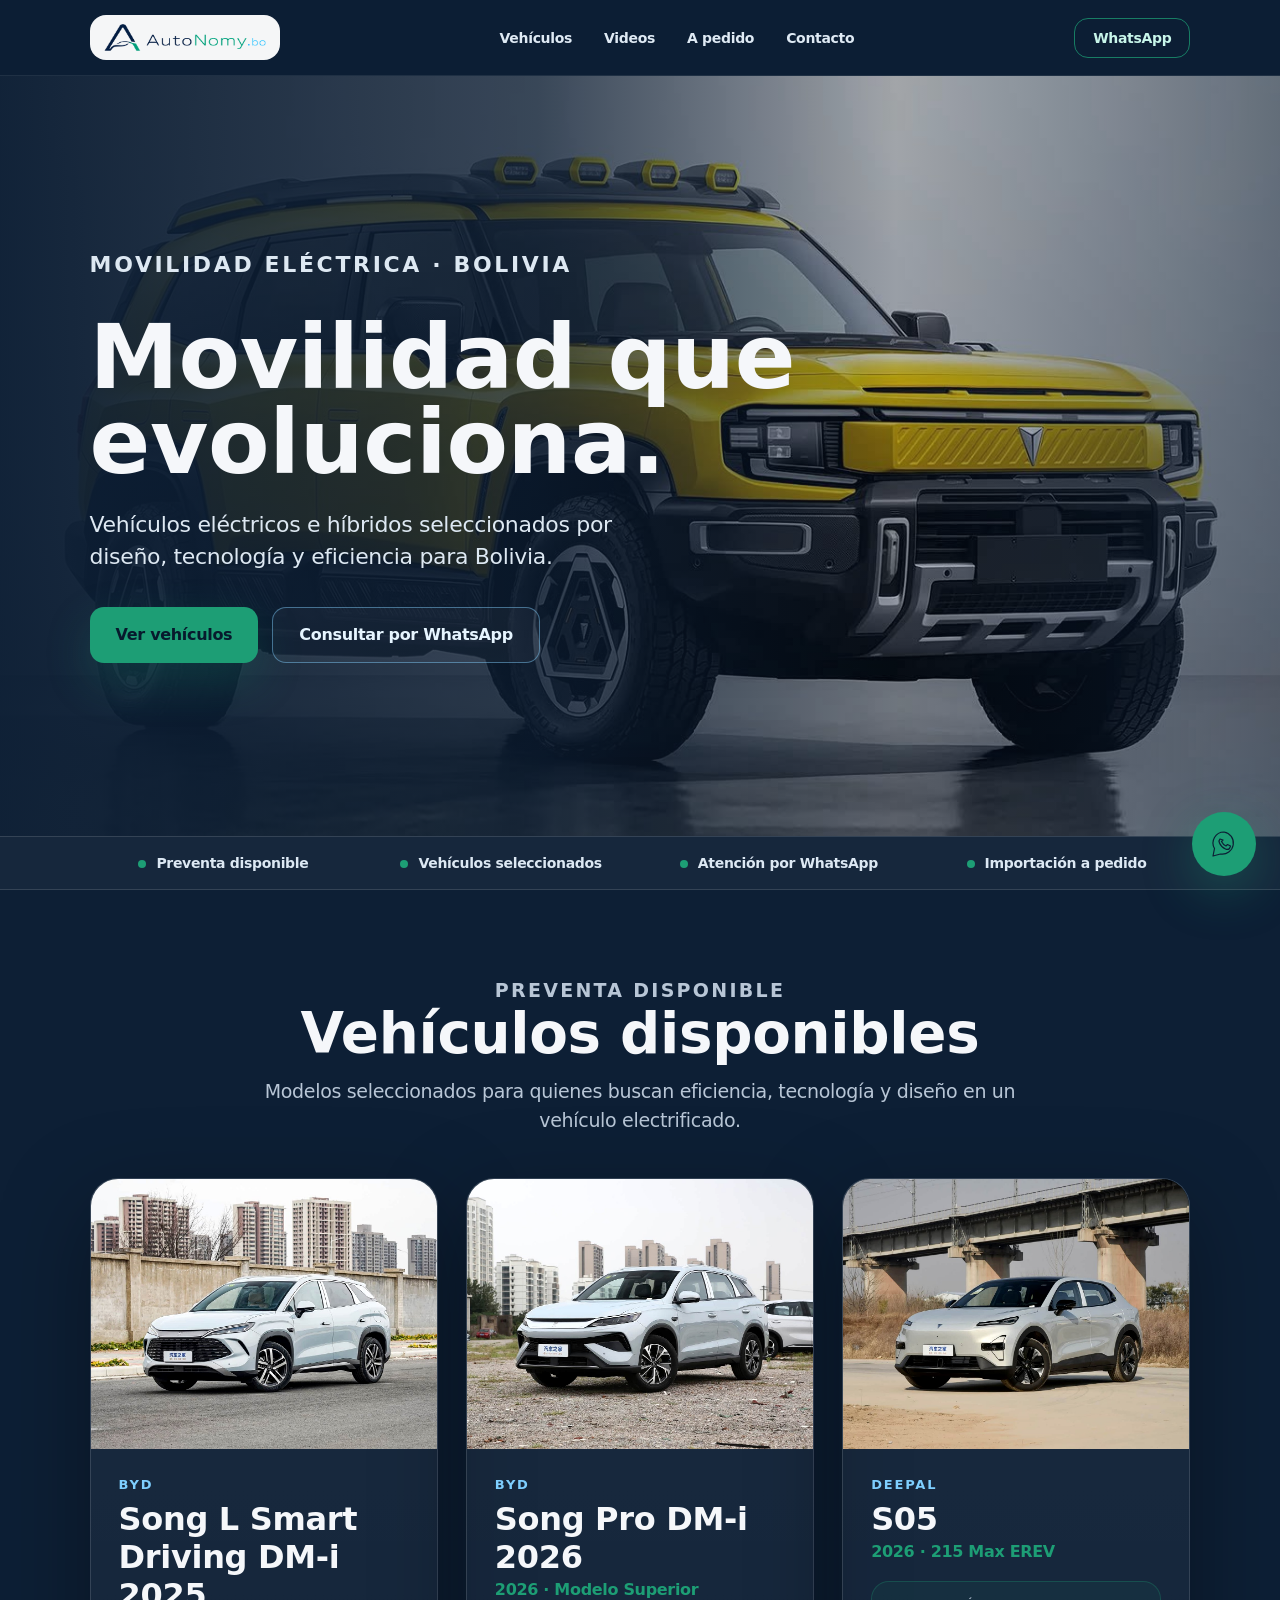
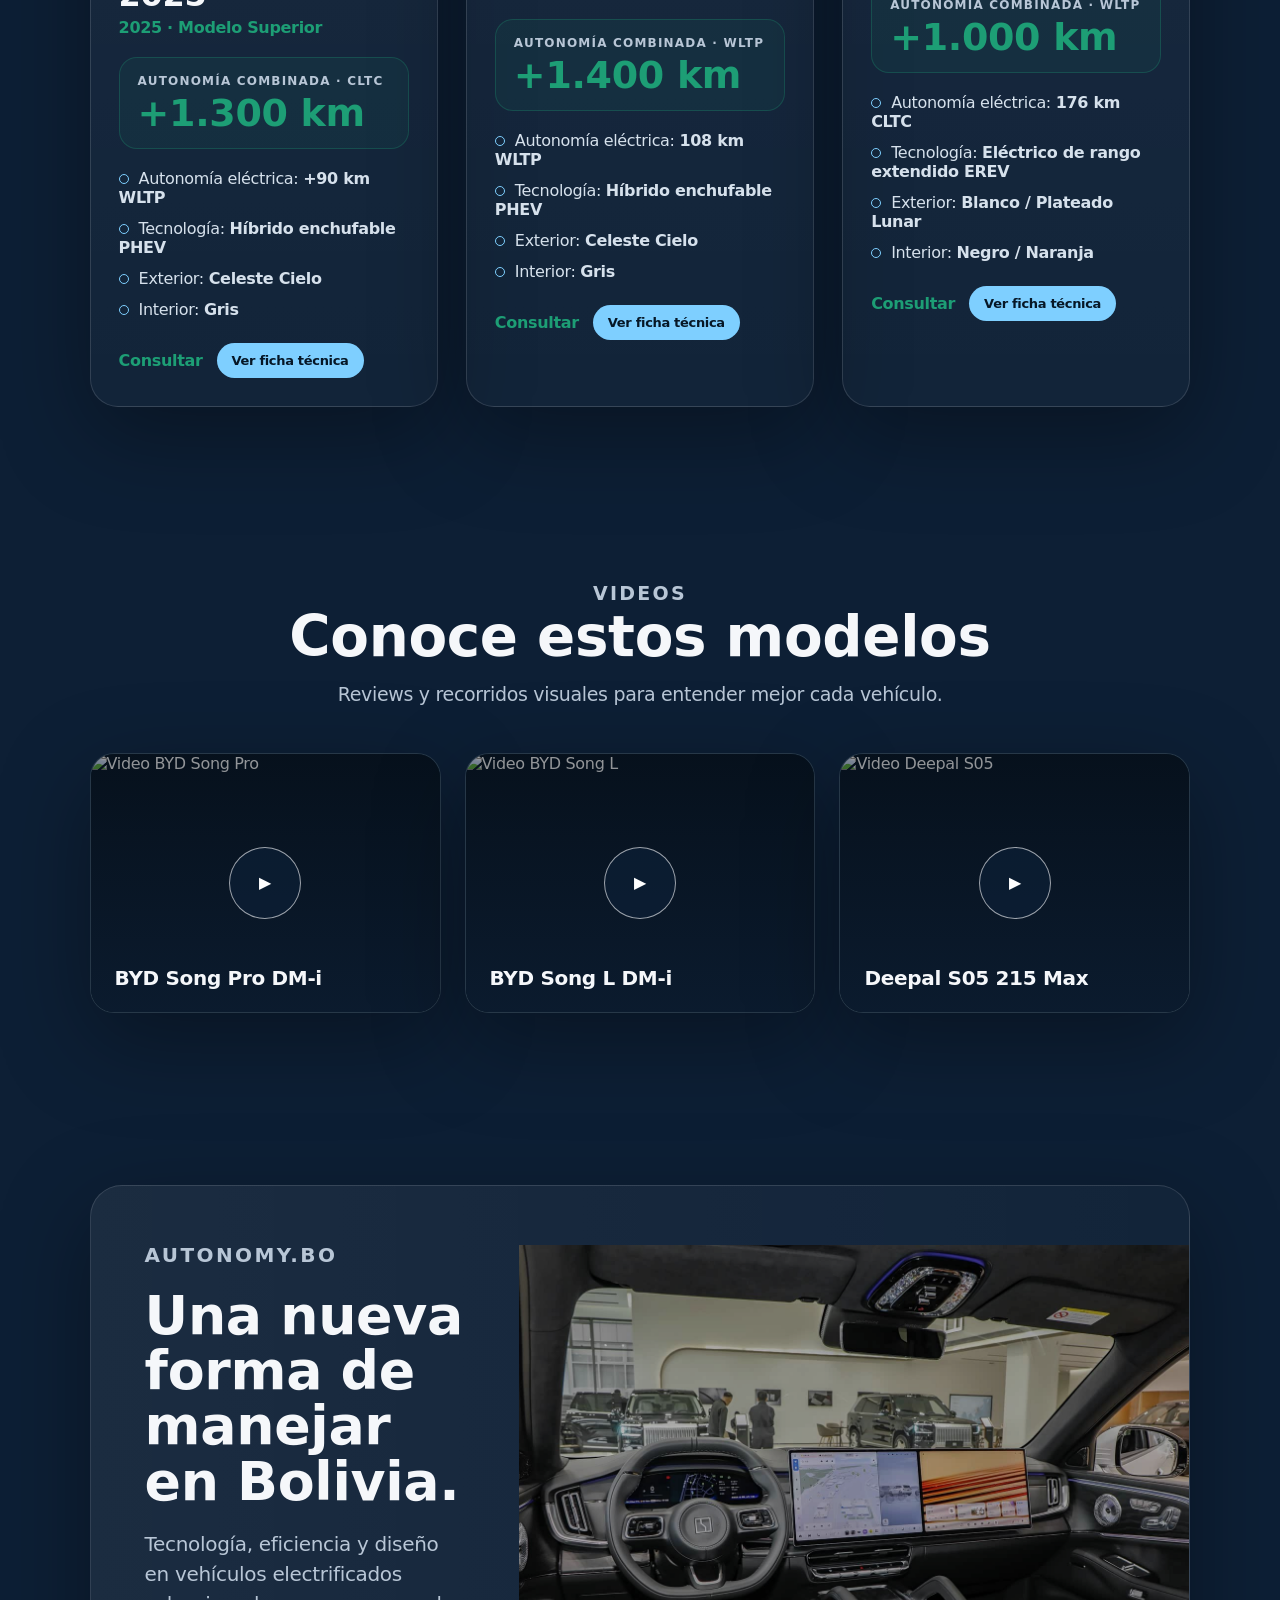
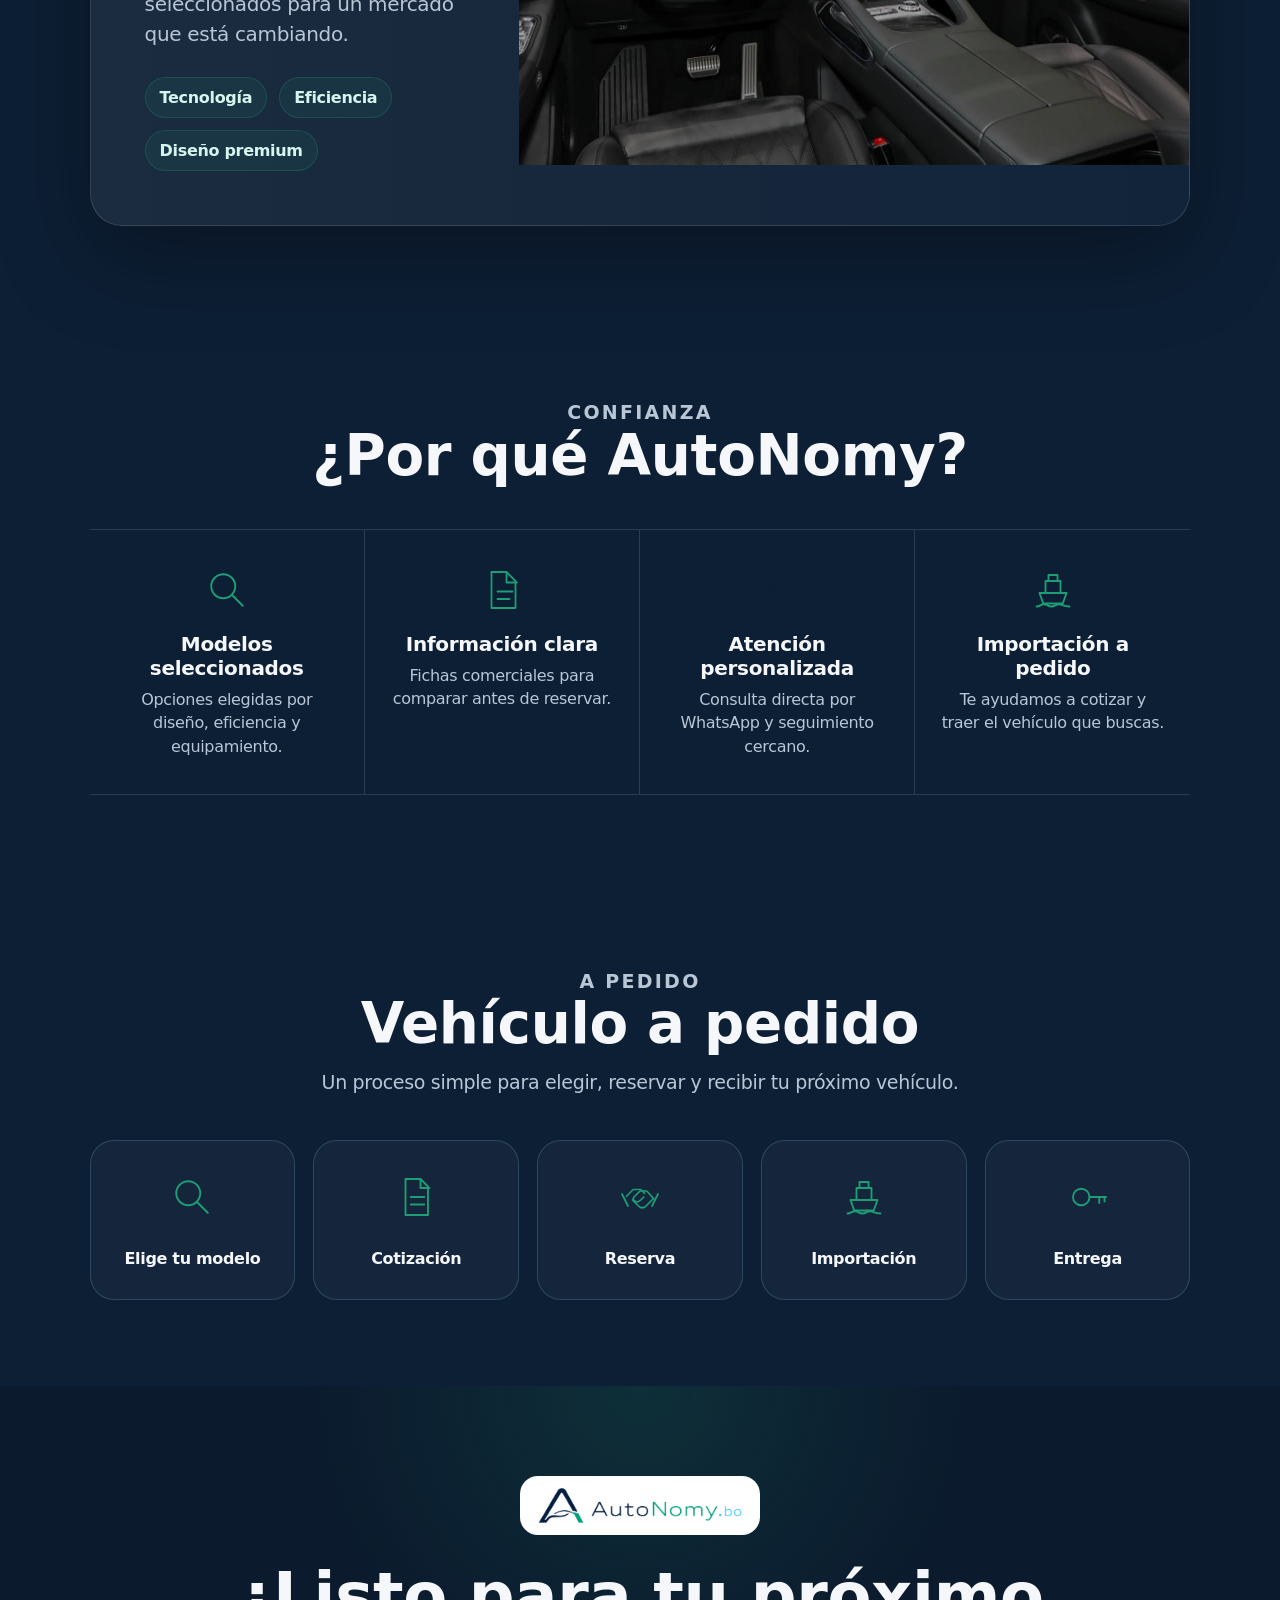
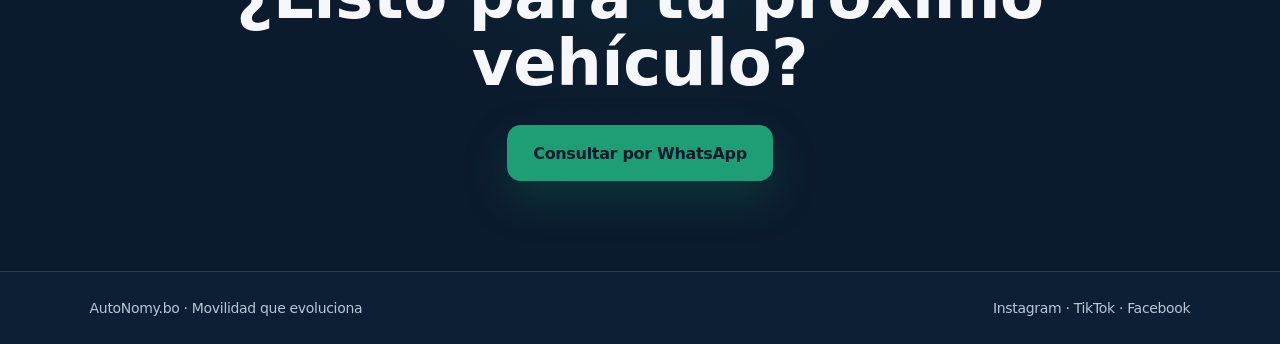
==== commit ac4823a4: "Update index.html" ====
--- a/index.html
+++ b/index.html
@@ -49,8 +49,8 @@
           <div class="vehicle-img"><img src="assets/song-pro.jpg" alt="BYD Song L Smart Driving DM-i 2025"></div>
           <div class="vehicle-info">
             <p class="brand">BYD</p><h3>Song L Smart Driving DM-i 2025</h3><p class="version">2025 · Modelo Superior</p>
-            <div class="range-box"><span>Autonomía combinada · CLTC</span><strong>+1.200 km</strong></div>
-            <ul><li>Autonomía eléctrica: <b>112 km CLTC</b></li><li>Tecnología: <b>Híbrido enchufable PHEV</b></li><li>Exterior: <b>Celeste Cielo</b></li><li>Interior: <b>Gris</b></li></ul>
+            <div class="range-box"><span>Autonomía combinada · CLTC</span><strong>+1.300 km</strong></div>
+            <ul><li>Autonomía eléctrica: <b>+90 km WLTP</b></li><li>Tecnología: <b>Híbrido enchufable PHEV</b></li><li>Exterior: <b>Celeste Cielo</b></li><li>Interior: <b>Gris</b></li></ul>
             <div class="card-actions"><a class="text-link" href="https://wa.me/59163560315?text=Hola%2C%20quiero%20informaci%C3%B3n%20sobre%20la%20BYD%20Song%20Pro%20DM-i%202026." target="_blank">Consultar</a><a class="file-link" href="fichas/BYD-SONG-L-DM-i.pdf" target="_blank">Ver ficha técnica</a></div>
           </div>
         </article>
@@ -59,8 +59,8 @@
           <div class="vehicle-img"><img src="assets/song-l.jpg" alt="BYD Song Pro DM-i 2026"></div>
           <div class="vehicle-info">
             <p class="brand">BYD</p><h3>Song Pro DM-i 2026</h3><p class="version">2026 · Modelo Superior</p>
-            <div class="range-box"><span>Autonomía combinada · CLTC</span><strong>+1.300 km</strong></div>
-            <ul><li>Autonomía eléctrica: <b>133 km CLTC</b></li><li>Tecnología: <b>Híbrido enchufable PHEV</b></li><li>Exterior: <b>Celeste Cielo</b></li><li>Interior: <b>Gris</b></li></ul>
+            <div class="range-box"><span>Autonomía combinada · WLTP</span><strong>+1.400 km</strong></div>
+            <ul><li>Autonomía eléctrica: <b>108 km WLTP</b></li><li>Tecnología: <b>Híbrido enchufable PHEV</b></li><li>Exterior: <b>Celeste Cielo</b></li><li>Interior: <b>Gris</b></li></ul>
             <div class="card-actions"><a class="text-link" href="https://wa.me/59163560315?text=Hola%2C%20quiero%20informaci%C3%B3n%20sobre%20la%20BYD%20Song%20L%20DM-i%202025." target="_blank">Consultar</a><a class="file-link" href="fichas/BYD-SONG-PRO-DM-i.pdf" target="_blank">Ver ficha técnica</a></div>
           </div>
         </article>
@@ -69,8 +69,8 @@
           <div class="vehicle-img"><img src="assets/deepal-s05.jpg" alt="Deepal S05 2026"></div>
           <div class="vehicle-info">
             <p class="brand">Deepal</p><h3>S05</h3><p class="version">2026 · 215 Max EREV</p>
-            <div class="range-box"><span>Autonomía combinada · CLTC</span><strong>+1.100 km</strong></div>
-            <ul><li>Autonomía eléctrica: <b>215 km CLTC</b></li><li>Tecnología: <b>Eléctrico de rango extendido EREV</b></li><li>Exterior: <b>Blanco / Plateado Lunar</b></li><li>Interior: <b>Negro / Naranja</b></li></ul>
+            <div class="range-box"><span>Autonomía combinada · WLTP</span><strong>+1.000 km</strong></div>
+            <ul><li>Autonomía eléctrica: <b>176 km CLTC</b></li><li>Tecnología: <b>Eléctrico de rango extendido EREV</b></li><li>Exterior: <b>Blanco / Plateado Lunar</b></li><li>Interior: <b>Negro / Naranja</b></li></ul>
             <div class="card-actions"><a class="text-link" href="https://wa.me/59163560315?text=Hola%2C%20quiero%20informaci%C3%B3n%20sobre%20la%20Deepal%20S05%202026%20215%20Max%20EREV." target="_blank">Consultar</a><a class="file-link" href="fichas/DEEPAL-S05.pdf" target="_blank">Ver ficha técnica</a></div>
           </div>
         </article>
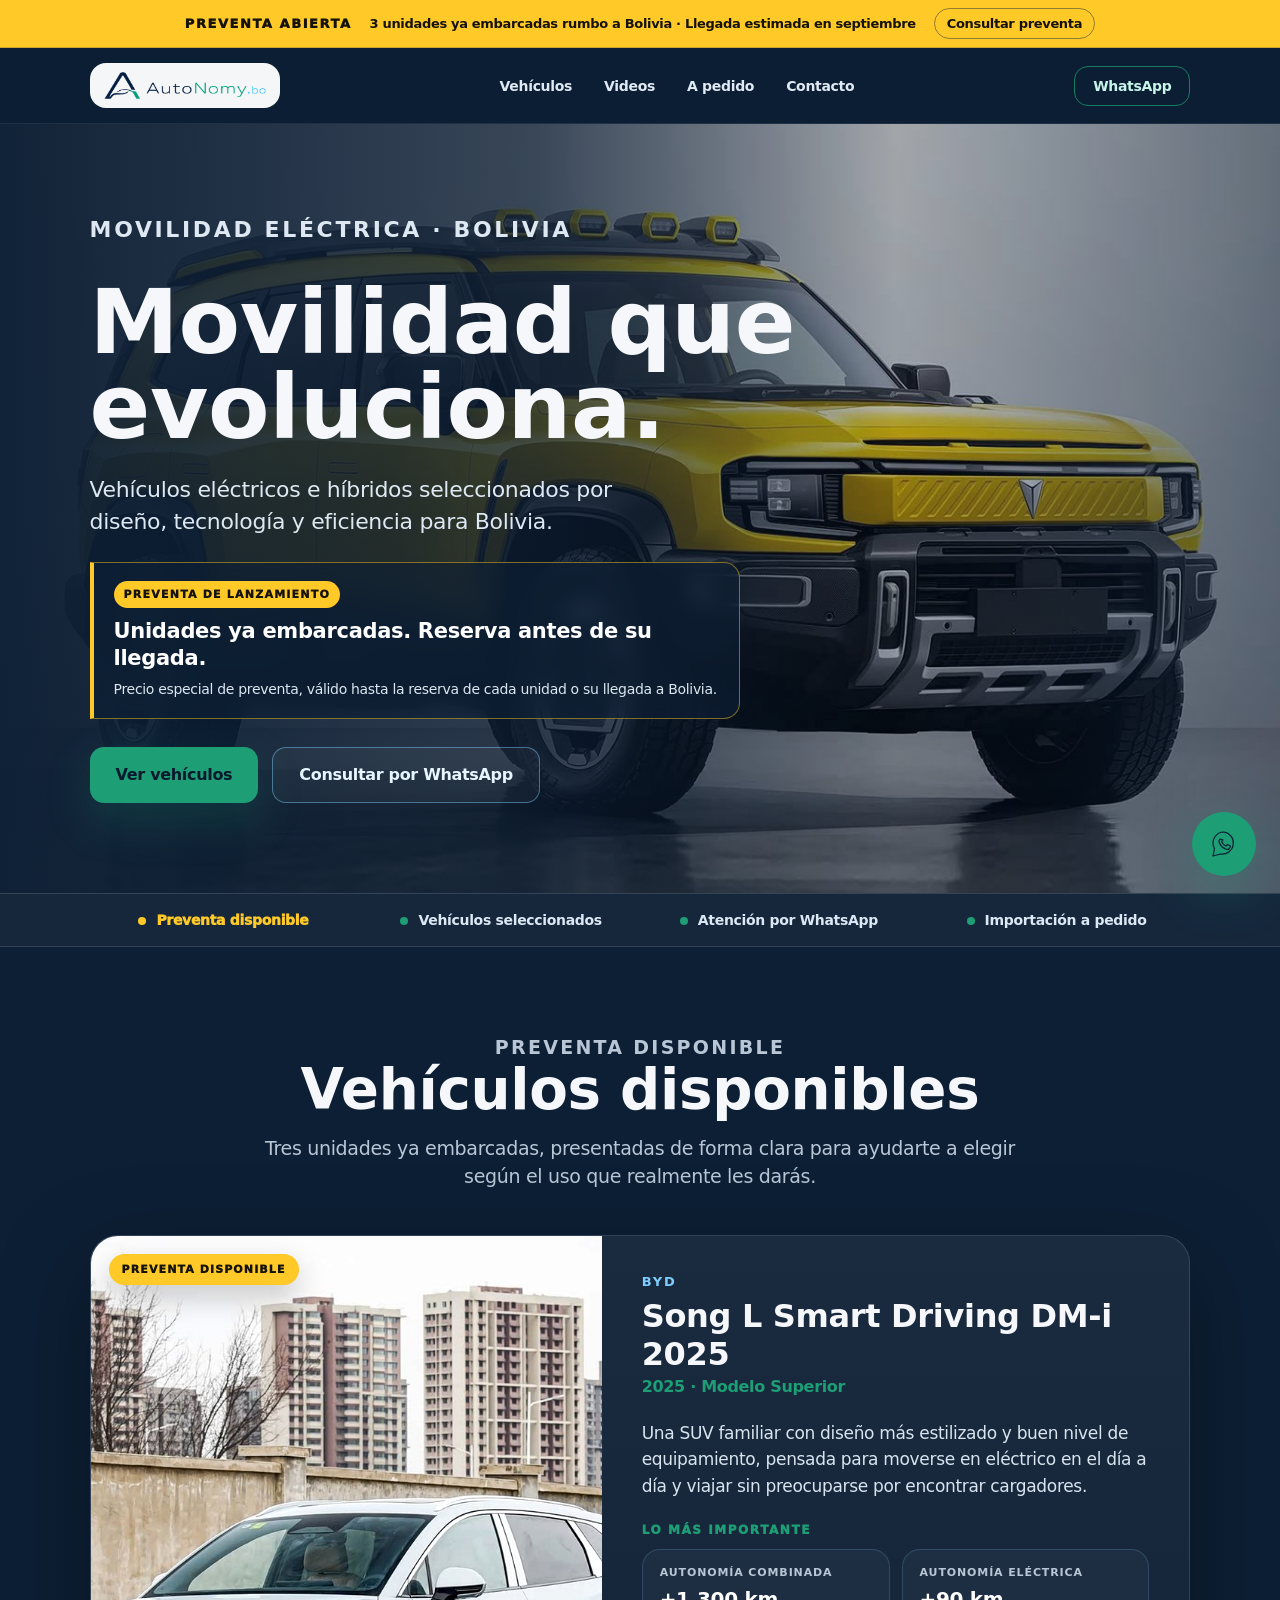
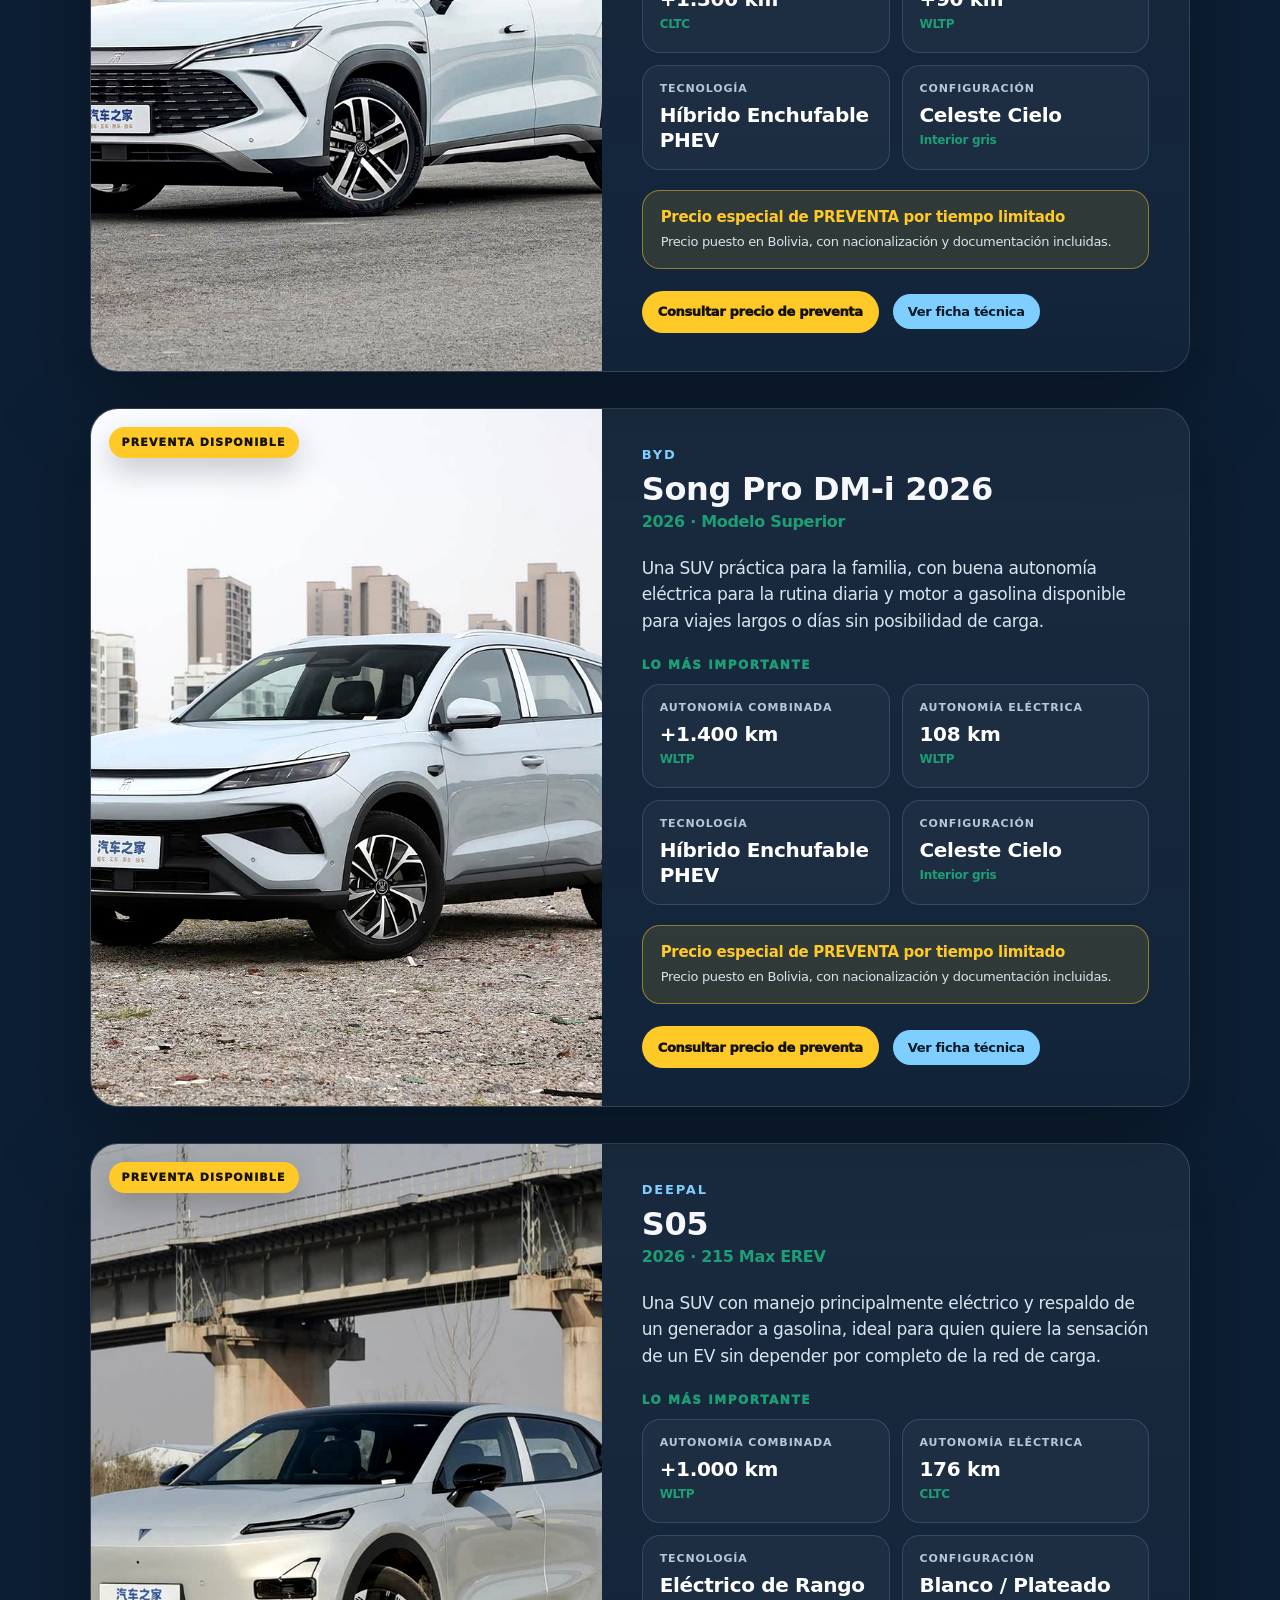
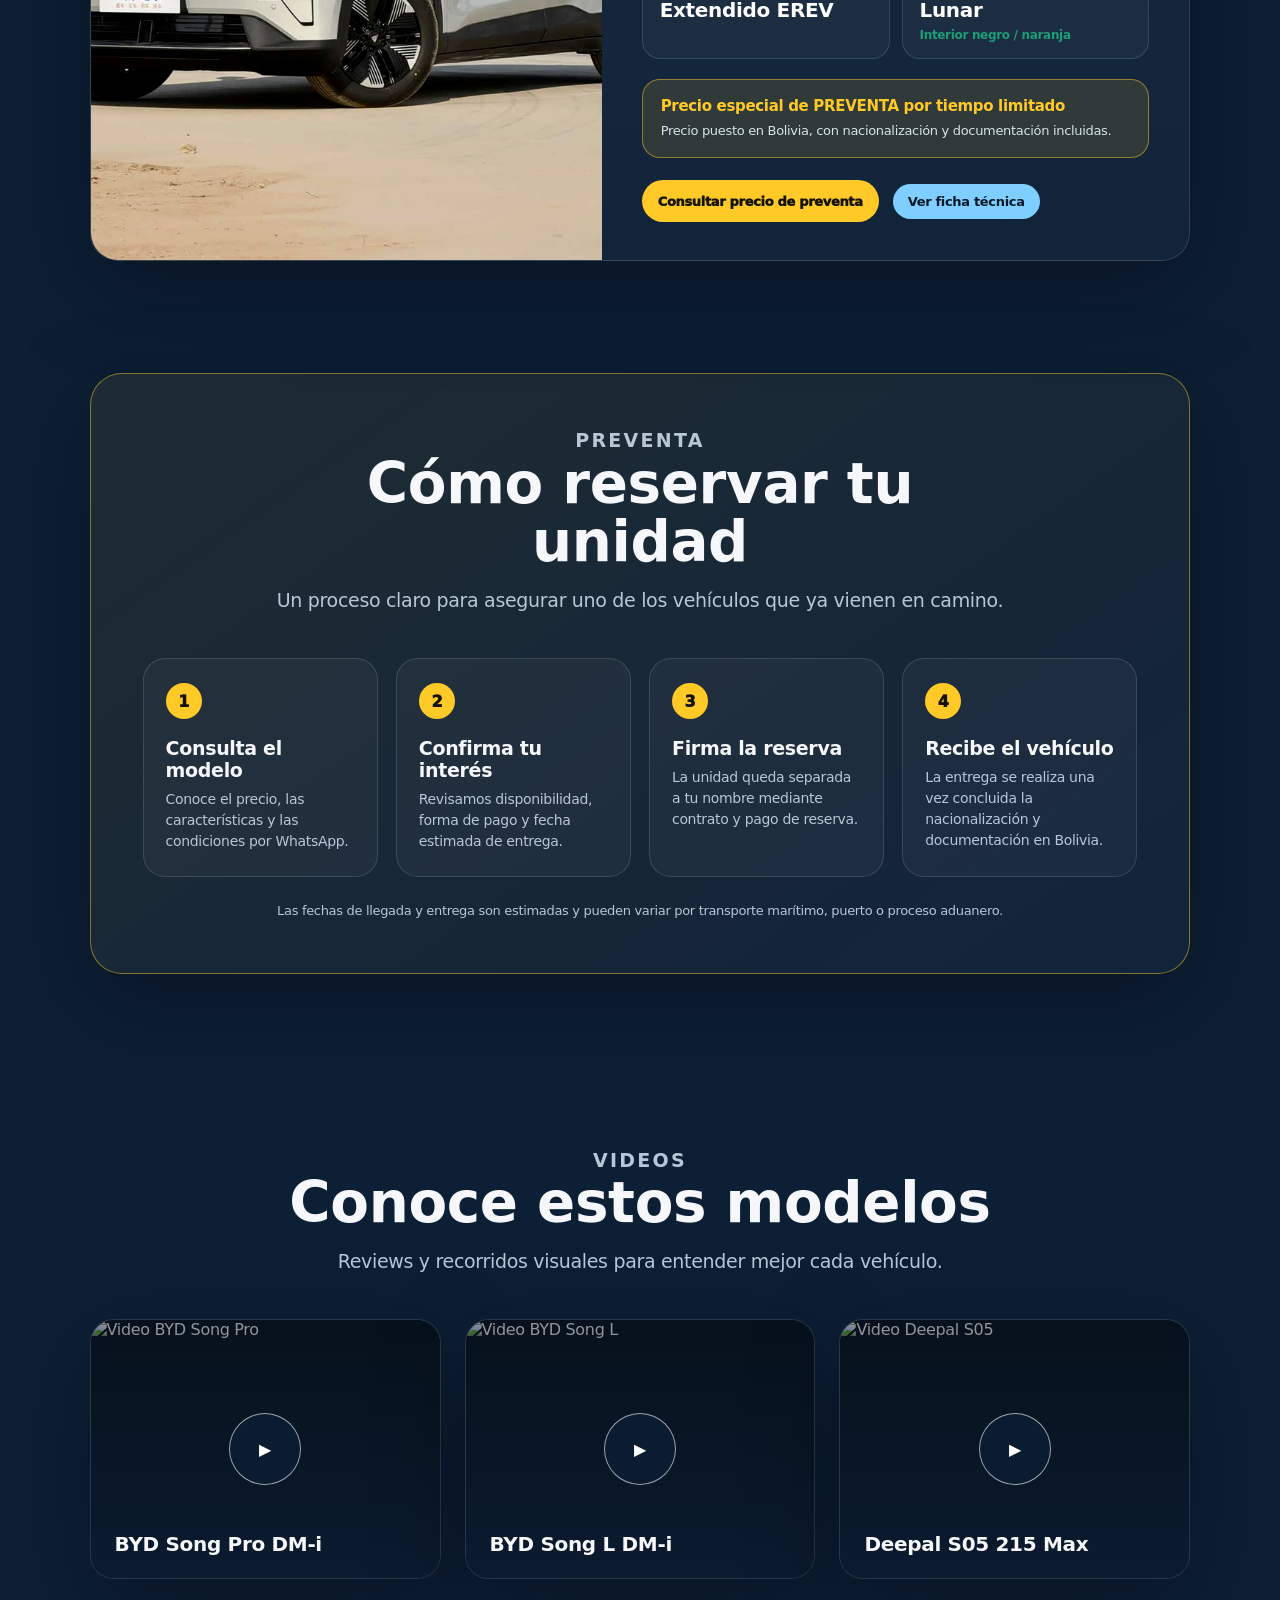
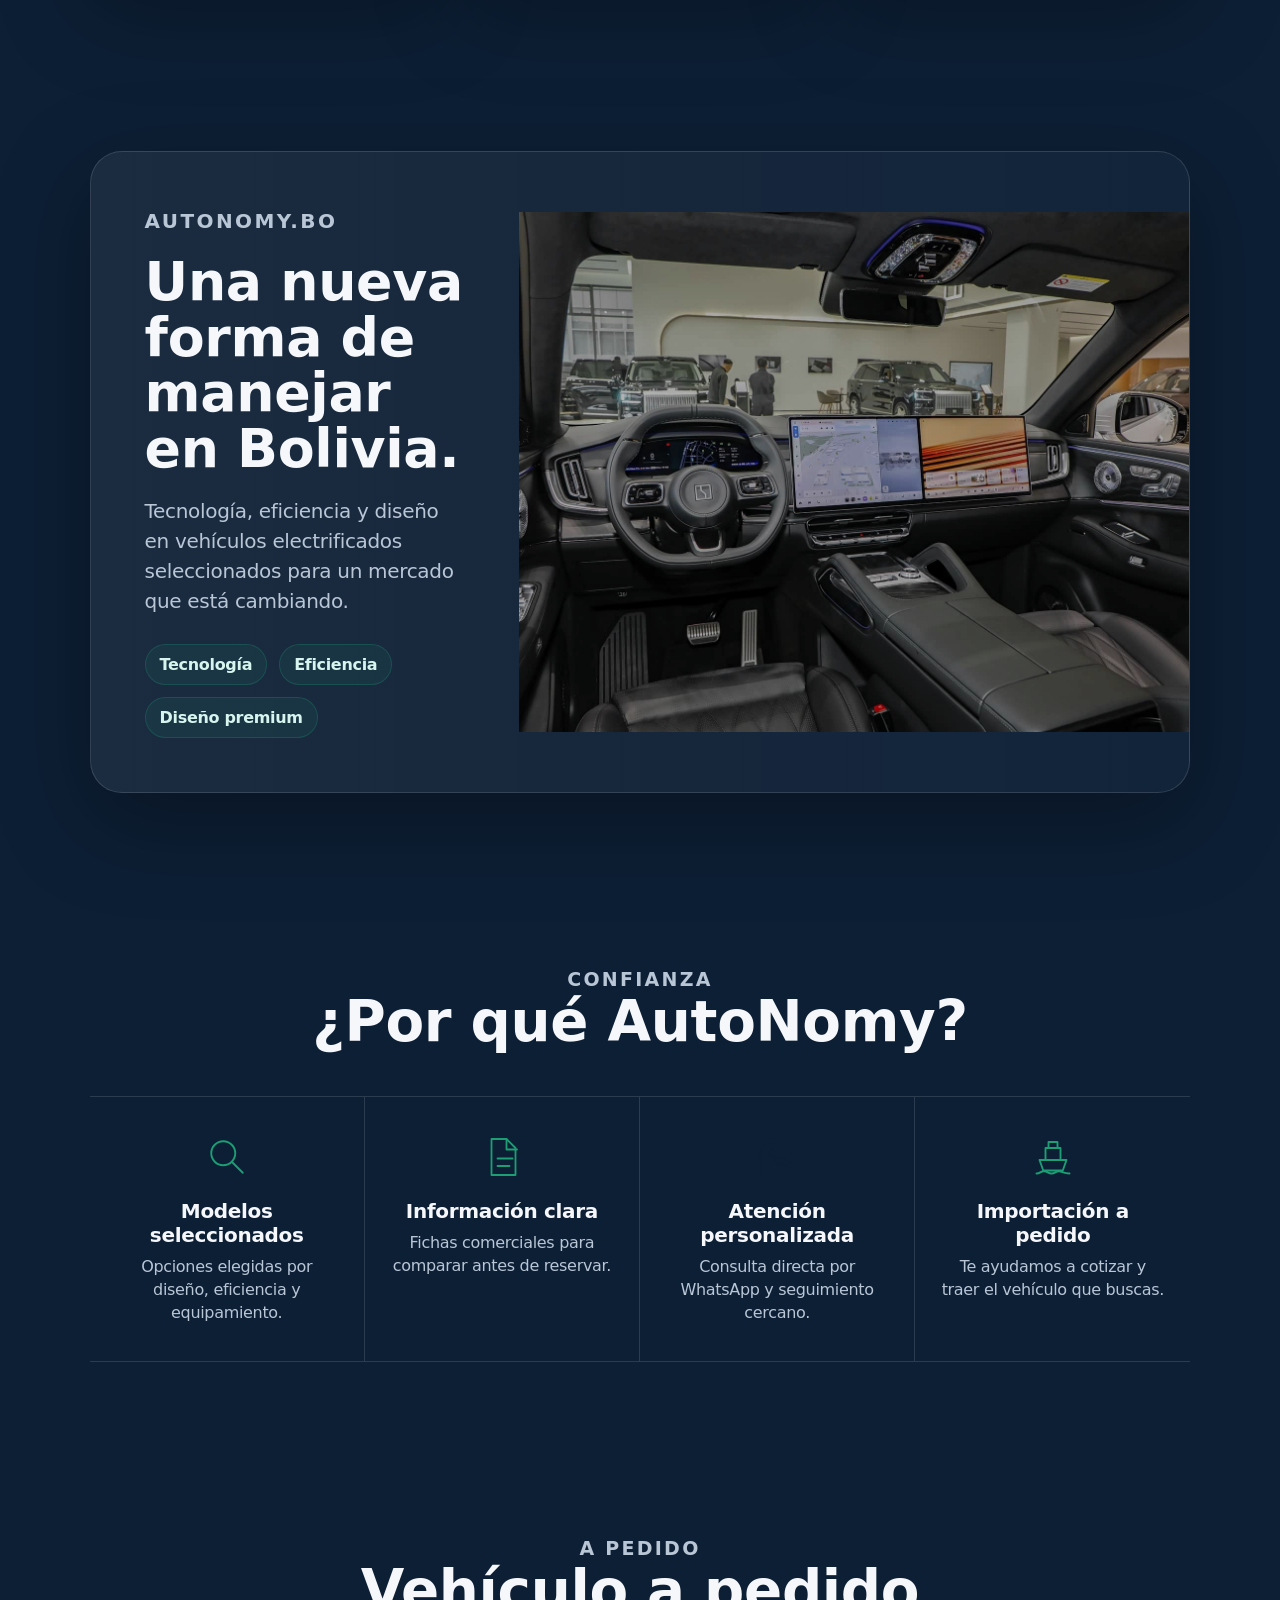
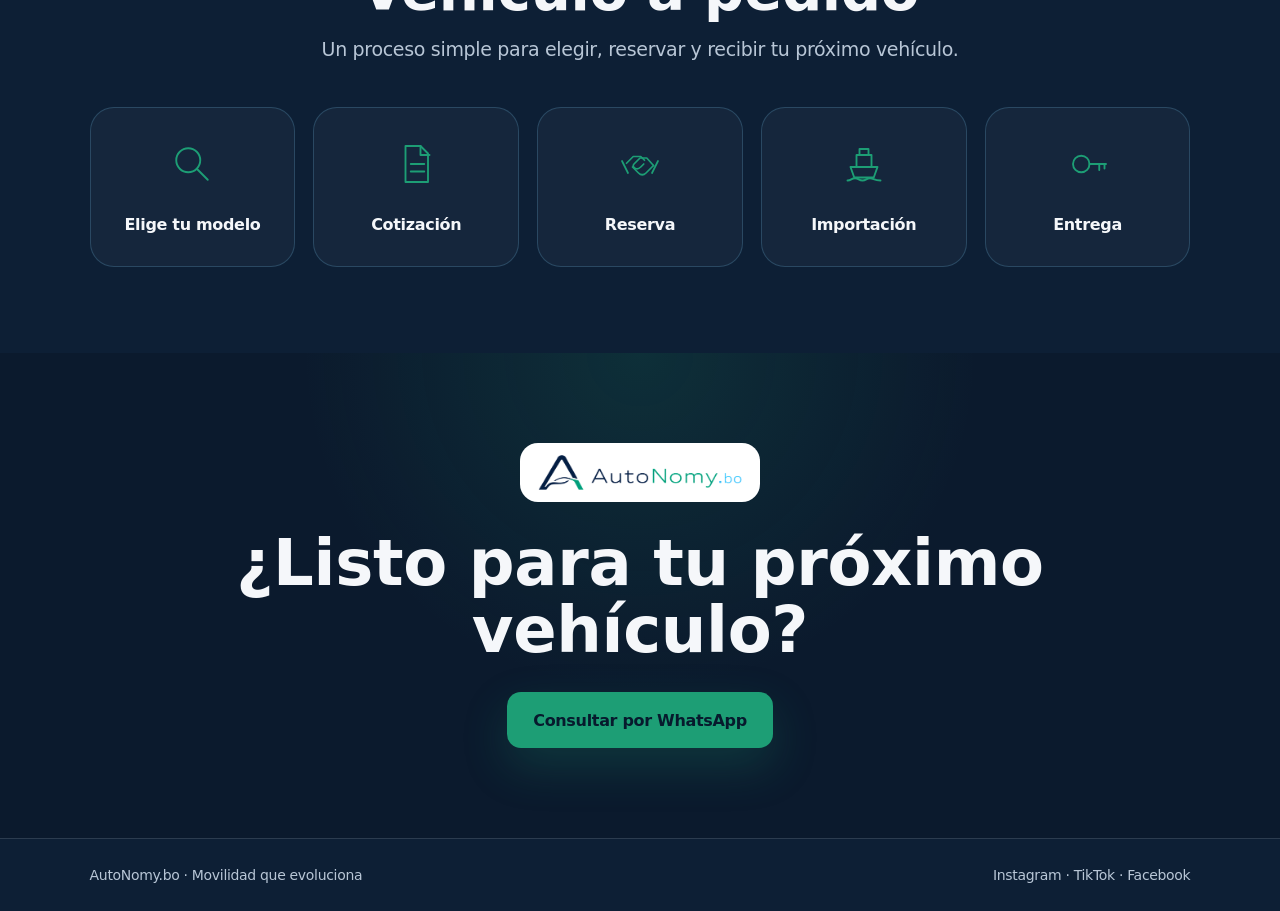
==== commit 2dec1f7f: "Add files via upload" ====
--- a/index.html
+++ b/index.html
@@ -10,6 +10,13 @@
   <link rel="stylesheet" href="styles.css" />
 </head>
 <body>
+  <div class="presale-bar">
+    <div class="presale-bar-inner">
+      <span class="presale-bar-label">PREVENTA ABIERTA</span>
+      <span class="presale-bar-copy">3 unidades ya embarcadas rumbo a Bolivia · Llegada estimada en septiembre</span>
+      <a class="presale-bar-link" href="https://wa.me/59163560315?text=Hola%2C%20quiero%20conocer%20el%20precio%20y%20las%20condiciones%20de%20la%20preventa%20de%20AutoNomy." target="_blank" rel="noopener">Consultar preventa</a>
+    </div>
+  </div>
   <header class="site-header">
     <a class="logo-wrap" href="#inicio" aria-label="AutoNomy.bo inicio"><img src="assets/autonomy-logo.png" alt="AutoNomy.bo"></a>
     <nav class="nav-links">
@@ -26,6 +33,11 @@
         <p class="eyebrow">Movilidad eléctrica · Bolivia</p>
         <h1>Movilidad que evoluciona.</h1>
         <p>Vehículos eléctricos e híbridos seleccionados por diseño, tecnología y eficiencia para Bolivia.</p>
+        <div class="hero-presale">
+          <span class="presale-chip">PREVENTA DE LANZAMIENTO</span>
+          <strong>Unidades ya embarcadas. Reserva antes de su llegada.</strong>
+          <small>Precio especial de preventa, válido hasta la reserva de cada unidad o su llegada a Bolivia.</small>
+        </div>
         <div class="hero-actions">
           <a class="btn btn-primary" href="#vehiculos">Ver vehículos</a>
           <a class="btn btn-ghost" href="https://wa.me/59163560315" target="_blank" rel="noopener">Consultar por WhatsApp</a>
@@ -34,46 +46,123 @@
     </section>
 
     <section class="trust-strip">
-      <span>Preventa disponible</span><span>Vehículos seleccionados</span><span>Atención por WhatsApp</span><span>Importación a pedido</span>
+      <span class="trust-presale">Preventa disponible</span><span>Vehículos seleccionados</span><span>Atención por WhatsApp</span><span>Importación a pedido</span>
     </section>
 
     <section id="vehiculos" class="section vehicles">
       <div class="section-head">
-        <p class="section-kicker">Preventa disponible</p>
+        <p class="section-kicker presale-kicker">Preventa disponible</p>
         <h2>Vehículos disponibles</h2>
-        <p>Modelos seleccionados para quienes buscan eficiencia, tecnología y diseño en un vehículo electrificado.</p>
+        <p>Tres unidades ya embarcadas, presentadas de forma clara para ayudarte a elegir según el uso que realmente les darás.</p>
       </div>
 
       <div class="vehicle-grid">
-        <article class="vehicle-card">
-          <div class="vehicle-img"><img src="assets/song-pro.jpg" alt="BYD Song L Smart Driving DM-i 2025"></div>
+        <article class="vehicle-card vehicle-card-presale">
+          <div class="vehicle-img">
+            <span class="presale-vehicle-badge">PREVENTA DISPONIBLE</span>
+            <img src="assets/song-pro.jpg" alt="BYD Song L Smart Driving DM-i 2025">
+          </div>
           <div class="vehicle-info">
-            <p class="brand">BYD</p><h3>Song L Smart Driving DM-i 2025</h3><p class="version">2025 · Modelo Superior</p>
-            <div class="range-box"><span>Autonomía combinada · CLTC</span><strong>+1.300 km</strong></div>
-            <ul><li>Autonomía eléctrica: <b>+90 km WLTP</b></li><li>Tecnología: <b>Híbrido enchufable PHEV</b></li><li>Exterior: <b>Celeste Cielo</b></li><li>Interior: <b>Gris</b></li></ul>
-            <div class="card-actions"><a class="text-link" href="https://wa.me/59163560315?text=Hola%2C%20quiero%20informaci%C3%B3n%20sobre%20la%20BYD%20Song%20Pro%20DM-i%202026." target="_blank">Consultar</a><a class="file-link" href="fichas/BYD-SONG-L-DM-i.pdf" target="_blank">Ver ficha técnica</a></div>
+            <p class="brand">BYD</p>
+            <h3>Song L Smart Driving DM-i 2025</h3>
+            <p class="version">2025 · Modelo Superior</p>
+            <p class="vehicle-description">Una SUV familiar con diseño más estilizado y buen nivel de equipamiento, pensada para moverse en eléctrico en el día a día y viajar sin preocuparse por encontrar cargadores.</p>
+
+            <p class="vehicle-important-title">Lo más importante</p>
+            <div class="vehicle-highlights">
+              <div class="vehicle-highlight"><span>Autonomía combinada</span><strong>+1.300 km</strong><small>CLTC</small></div>
+              <div class="vehicle-highlight"><span>Autonomía eléctrica</span><strong>+90 km</strong><small>WLTP</small></div>
+              <div class="vehicle-highlight"><span>Tecnología</span><strong>Híbrido Enchufable PHEV</strong></div>
+              <div class="vehicle-highlight"><span>Configuración</span><strong>Celeste Cielo</strong><small>Interior gris</small></div>
+            </div>
+
+            <div class="presale-note">
+              <strong>Precio especial de PREVENTA por tiempo limitado</strong>
+              <span>Precio puesto en Bolivia, con nacionalización y documentación incluidas.</span>
+            </div>
+            <div class="card-actions">
+              <a class="presale-button" href="https://wa.me/59163560315?text=Hola%2C%20quiero%20conocer%20el%20precio%20de%20preventa%20y%20las%20condiciones%20de%20la%20BYD%20Song%20L%20Smart%20Driving%20DM-i%202025." target="_blank" rel="noopener">Consultar precio de preventa</a>
+              <a class="file-link" href="fichas/BYD-SONG-L-DM-i.pdf" target="_blank">Ver ficha técnica</a>
+            </div>
           </div>
         </article>
 
-        <article class="vehicle-card">
-          <div class="vehicle-img"><img src="assets/song-l.jpg" alt="BYD Song Pro DM-i 2026"></div>
+        <article class="vehicle-card vehicle-card-presale">
+          <div class="vehicle-img">
+            <span class="presale-vehicle-badge">PREVENTA DISPONIBLE</span>
+            <img src="assets/song-l.jpg" alt="BYD Song Pro DM-i 2026">
+          </div>
           <div class="vehicle-info">
-            <p class="brand">BYD</p><h3>Song Pro DM-i 2026</h3><p class="version">2026 · Modelo Superior</p>
-            <div class="range-box"><span>Autonomía combinada · WLTP</span><strong>+1.400 km</strong></div>
-            <ul><li>Autonomía eléctrica: <b>108 km WLTP</b></li><li>Tecnología: <b>Híbrido enchufable PHEV</b></li><li>Exterior: <b>Celeste Cielo</b></li><li>Interior: <b>Gris</b></li></ul>
-            <div class="card-actions"><a class="text-link" href="https://wa.me/59163560315?text=Hola%2C%20quiero%20informaci%C3%B3n%20sobre%20la%20BYD%20Song%20L%20DM-i%202025." target="_blank">Consultar</a><a class="file-link" href="fichas/BYD-SONG-PRO-DM-i.pdf" target="_blank">Ver ficha técnica</a></div>
+            <p class="brand">BYD</p>
+            <h3>Song Pro DM-i 2026</h3>
+            <p class="version">2026 · Modelo Superior</p>
+            <p class="vehicle-description">Una SUV práctica para la familia, con buena autonomía eléctrica para la rutina diaria y motor a gasolina disponible para viajes largos o días sin posibilidad de carga.</p>
+
+            <p class="vehicle-important-title">Lo más importante</p>
+            <div class="vehicle-highlights">
+              <div class="vehicle-highlight"><span>Autonomía combinada</span><strong>+1.400 km</strong><small>WLTP</small></div>
+              <div class="vehicle-highlight"><span>Autonomía eléctrica</span><strong>108 km</strong><small>WLTP</small></div>
+              <div class="vehicle-highlight"><span>Tecnología</span><strong>Híbrido Enchufable PHEV</strong></div>
+              <div class="vehicle-highlight"><span>Configuración</span><strong>Celeste Cielo</strong><small>Interior gris</small></div>
+            </div>
+
+            <div class="presale-note">
+              <strong>Precio especial de PREVENTA por tiempo limitado</strong>
+              <span>Precio puesto en Bolivia, con nacionalización y documentación incluidas.</span>
+            </div>
+            <div class="card-actions">
+              <a class="presale-button" href="https://wa.me/59163560315?text=Hola%2C%20quiero%20conocer%20el%20precio%20de%20preventa%20y%20las%20condiciones%20de%20la%20BYD%20Song%20Pro%20DM-i%202026." target="_blank" rel="noopener">Consultar precio de preventa</a>
+              <a class="file-link" href="fichas/BYD-SONG-PRO-DM-i.pdf" target="_blank">Ver ficha técnica</a>
+            </div>
           </div>
         </article>
 
-        <article class="vehicle-card">
-          <div class="vehicle-img"><img src="assets/deepal-s05.jpg" alt="Deepal S05 2026"></div>
+        <article class="vehicle-card vehicle-card-presale">
+          <div class="vehicle-img">
+            <span class="presale-vehicle-badge">PREVENTA DISPONIBLE</span>
+            <img src="assets/deepal-s05.jpg" alt="Deepal S05 2026 215 Max EREV">
+          </div>
           <div class="vehicle-info">
-            <p class="brand">Deepal</p><h3>S05</h3><p class="version">2026 · 215 Max EREV</p>
-            <div class="range-box"><span>Autonomía combinada · WLTP</span><strong>+1.000 km</strong></div>
-            <ul><li>Autonomía eléctrica: <b>176 km CLTC</b></li><li>Tecnología: <b>Eléctrico de rango extendido EREV</b></li><li>Exterior: <b>Blanco / Plateado Lunar</b></li><li>Interior: <b>Negro / Naranja</b></li></ul>
-            <div class="card-actions"><a class="text-link" href="https://wa.me/59163560315?text=Hola%2C%20quiero%20informaci%C3%B3n%20sobre%20la%20Deepal%20S05%202026%20215%20Max%20EREV." target="_blank">Consultar</a><a class="file-link" href="fichas/DEEPAL-S05.pdf" target="_blank">Ver ficha técnica</a></div>
+            <p class="brand">Deepal</p>
+            <h3>S05</h3>
+            <p class="version">2026 · 215 Max EREV</p>
+            <p class="vehicle-description">Una SUV con manejo principalmente eléctrico y respaldo de un generador a gasolina, ideal para quien quiere la sensación de un EV sin depender por completo de la red de carga.</p>
+
+            <p class="vehicle-important-title">Lo más importante</p>
+            <div class="vehicle-highlights">
+              <div class="vehicle-highlight"><span>Autonomía combinada</span><strong>+1.000 km</strong><small>WLTP</small></div>
+              <div class="vehicle-highlight"><span>Autonomía eléctrica</span><strong>176 km</strong><small>CLTC</small></div>
+              <div class="vehicle-highlight"><span>Tecnología</span><strong>Eléctrico de Rango Extendido EREV</strong></div>
+              <div class="vehicle-highlight"><span>Configuración</span><strong>Blanco / Plateado Lunar</strong><small>Interior negro / naranja</small></div>
+            </div>
+
+            <div class="presale-note">
+              <strong>Precio especial de PREVENTA por tiempo limitado</strong>
+              <span>Precio puesto en Bolivia, con nacionalización y documentación incluidas.</span>
+            </div>
+            <div class="card-actions">
+              <a class="presale-button" href="https://wa.me/59163560315?text=Hola%2C%20quiero%20conocer%20el%20precio%20de%20preventa%20y%20las%20condiciones%20de%20la%20Deepal%20S05%202026%20215%20Max%20EREV." target="_blank" rel="noopener">Consultar precio de preventa</a>
+              <a class="file-link" href="fichas/DEEPAL-S05.pdf" target="_blank">Ver ficha técnica</a>
+            </div>
           </div>
         </article>
+      </div>
+    </section>
+
+    <section class="section reservation-section">
+      <div class="reservation-shell">
+        <div class="section-head">
+          <p class="section-kicker presale-kicker">Preventa</p>
+          <h2>Cómo reservar tu unidad</h2>
+          <p>Un proceso claro para asegurar uno de los vehículos que ya vienen en camino.</p>
+        </div>
+        <div class="reservation-steps">
+          <div class="reservation-step"><span>1</span><h3>Consulta el modelo</h3><p>Conoce el precio, las características y las condiciones por WhatsApp.</p></div>
+          <div class="reservation-step"><span>2</span><h3>Confirma tu interés</h3><p>Revisamos disponibilidad, forma de pago y fecha estimada de entrega.</p></div>
+          <div class="reservation-step"><span>3</span><h3>Firma la reserva</h3><p>La unidad queda separada a tu nombre mediante contrato y pago de reserva.</p></div>
+          <div class="reservation-step"><span>4</span><h3>Recibe el vehículo</h3><p>La entrega se realiza una vez concluida la nacionalización y documentación en Bolivia.</p></div>
+        </div>
+        <p class="reservation-disclaimer">Las fechas de llegada y entrega son estimadas y pueden variar por transporte marítimo, puerto o proceso aduanero.</p>
       </div>
     </section>
 
@@ -117,11 +206,11 @@
     <section id="contacto" class="final-cta">
       <img src="assets/autonomy-logo.png" alt="AutoNomy.bo">
       <h2>¿Listo para tu próximo vehículo?</h2>
-      <a class="btn btn-primary" href="https://wa.me/59179721500" target="_blank">Consultar por WhatsApp</a>
+      <a class="btn btn-primary" href="https://wa.me/59163560315" target="_blank">Consultar por WhatsApp</a>
     </section>
   </main>
 
   <footer class="footer"><span>AutoNomy.bo · Movilidad que evoluciona</span><span>Instagram · TikTok · Facebook</span></footer>
-  <a class="floating-wa" href="https://wa.me/59179721500" target="_blank" aria-label="Contactar por WhatsApp"><img src="assets/whatsapp.svg" alt=""></a>
+  <a class="floating-wa" href="https://wa.me/59163560315" target="_blank" aria-label="Contactar por WhatsApp"><img src="assets/whatsapp.svg" alt=""></a>
 </body>
 </html>
--- a/styles.css
+++ b/styles.css
@@ -12,3 +12,50 @@
 .video-card .play,.video-card b{
   z-index:2;
 }
+
+
+/* ========================================
+   PREVENTA 2026 — AutoNomy.bo
+   Mantiene el brand kit. El amarillo se usa
+   únicamente para comunicar la preventa.
+   ======================================== */
+:root{--presale:#FFC928;--presale-dark:#15120A;--presale-soft:rgba(255,201,40,.12);--presale-line:rgba(255,201,40,.48)}
+.presale-bar{position:relative;z-index:70;background:var(--presale);color:var(--presale-dark);border-bottom:1px solid rgba(13,31,53,.22)}
+.presale-bar-inner{min-height:46px;padding:8px 7vw;display:flex;align-items:center;justify-content:center;gap:18px;text-align:center;font-size:13px}
+.presale-bar-label{font-weight:950;letter-spacing:.12em}
+.presale-bar-copy{font-weight:750}
+.presale-bar-link{padding:7px 12px;border:1px solid rgba(13,31,53,.45);border-radius:999px;font-weight:900;white-space:nowrap}
+.site-header{top:0}
+.hero-presale{max-width:650px;margin:-10px 0 28px;padding:18px 20px;border:1px solid var(--presale-line);border-left:4px solid var(--presale);border-radius:0 16px 16px 0;background:rgba(13,31,53,.62);backdrop-filter:blur(10px)}
+.hero-presale .presale-chip{display:inline-flex;margin-bottom:10px;padding:7px 10px;border-radius:999px;background:var(--presale);color:var(--presale-dark);font-size:11px;font-weight:950;letter-spacing:.11em}
+.hero-presale strong{display:block;font-size:21px;line-height:1.3;color:#fff}
+.hero-presale small{display:block;margin-top:7px;color:#dce7f1;font-size:14px;line-height:1.45}
+.trust-strip .trust-presale{color:var(--presale);font-weight:950}
+.trust-strip .trust-presale:before{background:var(--presale)}
+.presale-kicker{color:var(--presale)}
+.vehicle-grid{display:grid;grid-template-columns:1fr;gap:36px;max-width:1180px;margin:0 auto}
+.vehicle-card-presale{display:grid;grid-template-columns:minmax(360px,1fr) minmax(480px,1.15fr);min-height:470px}
+.vehicle-card-presale .vehicle-img{position:relative;height:100%;min-height:470px}
+.presale-vehicle-badge{position:absolute;z-index:3;top:18px;left:18px;padding:9px 13px;border-radius:999px;background:var(--presale);color:var(--presale-dark);font-size:11px;font-weight:950;letter-spacing:.1em;box-shadow:0 12px 30px rgba(0,0,0,.22)}
+.vehicle-card-presale .vehicle-info{padding:38px 40px;display:flex;flex-direction:column;justify-content:center}
+.vehicle-description{margin:4px 0 24px;color:#d9e4ee;font-size:17px;line-height:1.55;max-width:720px}
+.vehicle-important-title{margin:0 0 12px;color:var(--green);font-size:12px;font-weight:950;letter-spacing:.13em;text-transform:uppercase}
+.vehicle-highlights{display:grid;grid-template-columns:repeat(2,minmax(0,1fr));gap:12px;margin-bottom:20px}
+.vehicle-highlight{min-height:104px;padding:16px 17px;border:1px solid rgba(126,207,255,.18);border-radius:18px;background:rgba(255,255,255,.035)}
+.vehicle-highlight span{display:block;color:var(--muted);font-size:11px;font-weight:900;letter-spacing:.08em;text-transform:uppercase}
+.vehicle-highlight strong{display:block;margin-top:8px;color:#fff;font-size:20px;line-height:1.25}
+.vehicle-highlight small{display:block;margin-top:5px;color:var(--green);font-weight:850;font-size:12px}
+.presale-note{margin:0 0 22px;padding:16px 18px;border:1px solid var(--presale-line);border-radius:18px;background:var(--presale-soft)}
+.presale-note strong{display:block;color:var(--presale);font-size:15px;line-height:1.35}
+.presale-note span{display:block;margin-top:6px;color:#d8e3ed;font-size:13px;line-height:1.45}
+.presale-button{display:inline-flex;align-items:center;justify-content:center;min-height:42px;padding:10px 16px;border-radius:999px;background:var(--presale);color:var(--presale-dark);font-size:13px;font-weight:950}
+.reservation-section{padding-top:26px}
+.reservation-shell{max-width:1180px;margin:0 auto;padding:52px;border:1px solid var(--presale-line);border-radius:32px;background:linear-gradient(145deg,rgba(255,201,40,.075),rgba(255,255,255,.025));box-shadow:var(--shadow)}
+.reservation-steps{display:grid;grid-template-columns:repeat(4,1fr);gap:18px}
+.reservation-step{padding:24px 22px;border:1px solid var(--line);border-radius:22px;background:rgba(255,255,255,.035)}
+.reservation-step>span{width:36px;height:36px;display:grid;place-items:center;border-radius:50%;background:var(--presale);color:var(--presale-dark);font-weight:950}
+.reservation-step h3{margin:18px 0 8px;font-size:19px}
+.reservation-step p{margin:0;color:var(--muted);font-size:14px;line-height:1.5}
+.reservation-disclaimer{margin:24px 0 0;text-align:center;color:var(--muted);font-size:13px;line-height:1.5}
+@media(max-width:1050px){.presale-bar-inner{padding-left:5vw;padding-right:5vw}.vehicle-card-presale{grid-template-columns:1fr}.vehicle-card-presale .vehicle-img{min-height:360px;height:360px}.reservation-steps{grid-template-columns:1fr 1fr}}
+@media(max-width:640px){.presale-bar-inner{justify-content:flex-start;overflow:auto;white-space:nowrap;padding:9px 16px}.presale-bar-link{display:none}.hero-presale strong{font-size:18px}.vehicle-card-presale .vehicle-img{height:245px;min-height:245px}.vehicle-card-presale .vehicle-info{padding:25px 22px}.vehicle-description{font-size:15px}.vehicle-highlights{grid-template-columns:1fr}.vehicle-highlight{min-height:auto}.reservation-shell{padding:30px 22px}.reservation-steps{grid-template-columns:1fr}.card-actions{align-items:stretch}.presale-button,.file-link{width:100%;text-align:center;justify-content:center}}
